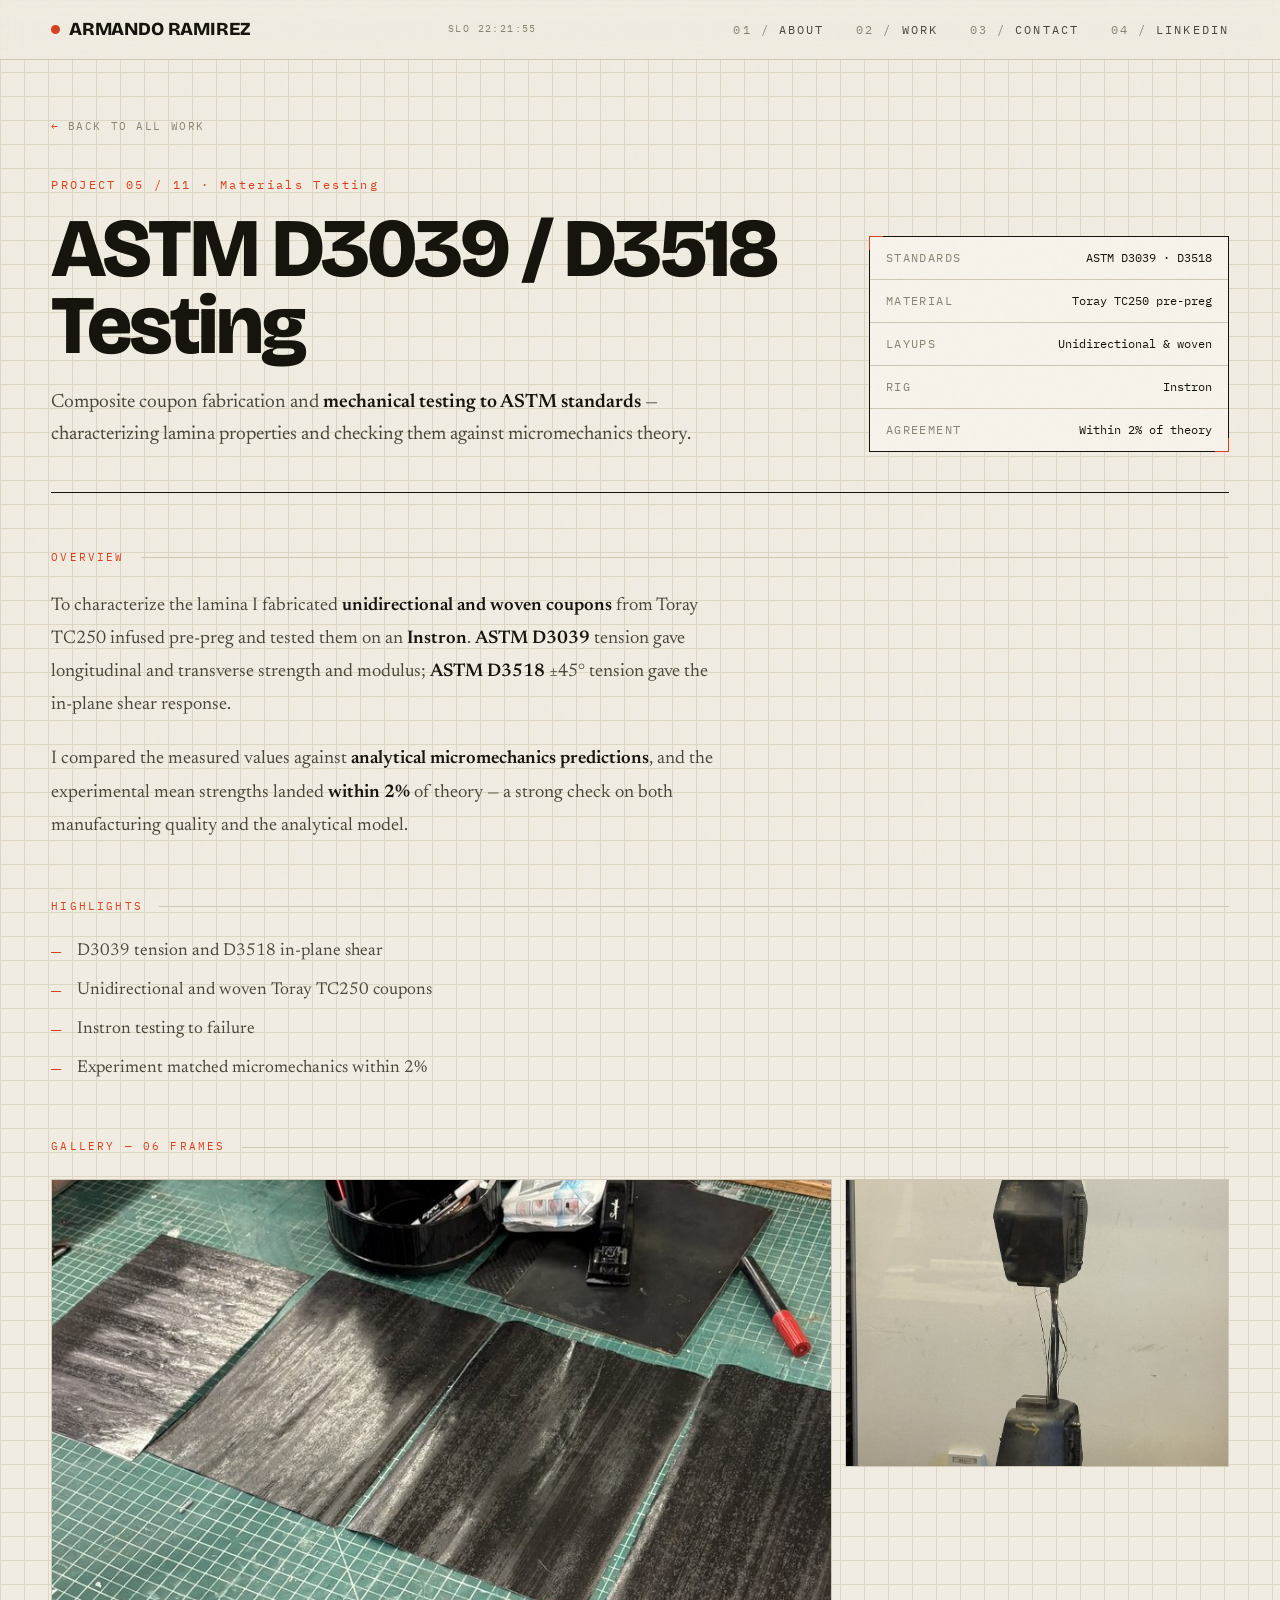
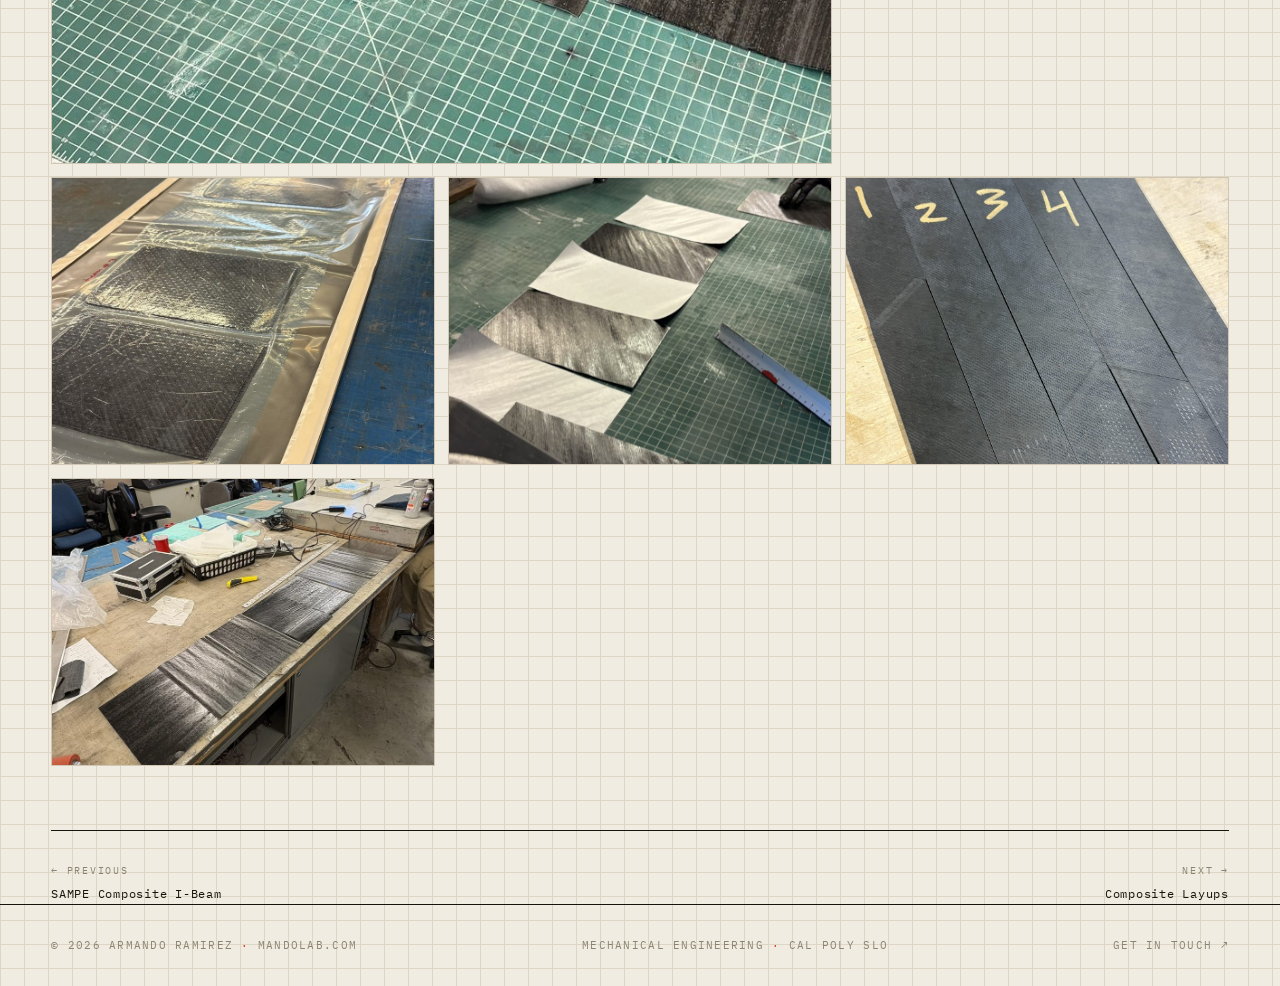
==== projects/astm-testing.html @ 874ddb5e "Redesign portfolio: engineering-datasheet aesthetic + project photos - New light/technical design sy" ====
<!DOCTYPE html>
<html lang="en">
<head>
  <meta charset="UTF-8" />
  <meta name="viewport" content="width=device-width, initial-scale=1.0" />
  <title>ASTM D3039 / D3518 Testing — Armando Ramirez</title>
  <meta name="description" content="ASTM D3039 / D3518 Testing — project by Armando Ramirez, Mechanical Engineering, Cal Poly SLO." />
  <link rel="preconnect" href="https://fonts.googleapis.com" />
  <link rel="preconnect" href="https://fonts.gstatic.com" crossorigin />
  <link href="https://fonts.googleapis.com/css2?family=Bricolage+Grotesque:opsz,wght@12..96,400;12..96,600;12..96,700;12..96,800&family=IBM+Plex+Mono:wght@400;500;600&family=Newsreader:ital,opsz,wght@0,6..72,400;0,6..72,500;1,6..72,400&display=swap" rel="stylesheet" />
  <link rel="stylesheet" href="../css/style.css" />
</head>
<body>

  <nav class="nav">
    <a href="../index.html" class="nav-logo"><span class="dot"></span> ARMANDO RAMIREZ</a>
    <span class="nav-readout" data-clock>SLO 00:00:00</span>
    <button class="nav-toggle" aria-label="Menu"><span></span><span></span><span></span></button>
    <div class="nav-links">
      <a href="../index.html#about">About</a>
      <a href="../index.html#work">Work</a>
      <a href="../index.html#contact">Contact</a>
      <a href="https://www.linkedin.com/in/mandoramirez/" target="_blank" rel="noopener">LinkedIn</a>
    </div>
  </nav>

  <main class="wrap detail">
    <a class="crumb" href="../index.html#work"><span class="arrow">←</span> Back to all work</a>

    <header class="detail-head">
      <div>
        <div class="detail-idx">PROJECT 05 / 11 · Materials Testing</div>
        <h1 class="detail-title">ASTM D3039 / D3518 Testing</h1>
        <p class="detail-lead">Composite coupon fabrication and <b>mechanical testing to ASTM standards</b> — characterizing lamina properties and checking them against micromechanics theory.</p>
      </div>
      <div class="detail-spec corners">
        <div class="row"><span class="k">Standards</span><span class="v">ASTM D3039 · D3518</span></div>
        <div class="row"><span class="k">Material</span><span class="v">Toray TC250 pre-preg</span></div>
        <div class="row"><span class="k">Layups</span><span class="v">Unidirectional & woven</span></div>
        <div class="row"><span class="k">Rig</span><span class="v">Instron</span></div>
        <div class="row"><span class="k">Agreement</span><span class="v">Within 2% of theory</span></div>
      </div>
    </header>

    <div class="detail-section-label">Overview</div>
    <div class="detail-prose">
        <p>To characterize the lamina I fabricated <b>unidirectional and woven coupons</b> from Toray TC250 infused pre-preg and tested them on an <b>Instron</b>. <b>ASTM D3039</b> tension gave longitudinal and transverse strength and modulus; <b>ASTM D3518</b> ±45° tension gave the in-plane shear response.</p>
        <p>I compared the measured values against <b>analytical micromechanics predictions</b>, and the experimental mean strengths landed <b>within 2%</b> of theory — a strong check on both manufacturing quality and the analytical model.</p>
    </div>

    <div class="detail-section-label">Highlights</div>
    <div class="detail-prose">
      <ul>
        <li>D3039 tension and D3518 in-plane shear</li>
        <li>Unidirectional and woven Toray TC250 coupons</li>
        <li>Instron testing to failure</li>
        <li>Experiment matched micromechanics within 2%</li>
      </ul>
    </div>

    <div class="detail-section-label">Gallery — 06 frames</div>
    <div class="gallery" data-gallery>
        <figure class="reveal wide"><img src="../images/astm-testing/d3039-unidirectional-plies.jpg" alt="D3039 unidirectional plies" loading="lazy" /><figcaption>D3039 unidirectional plies</figcaption></figure>
        <figure class="reveal"><img src="../images/astm-testing/d3039-post-fracture.jpg" alt="D3039 post-fracture" loading="lazy" /><figcaption>D3039 post-fracture</figcaption></figure>
        <figure class="reveal"><img src="../images/astm-testing/woven-d3039-samples.jpg" alt="Woven D3039 samples" loading="lazy" /><figcaption>Woven D3039 samples</figcaption></figure>
        <figure class="reveal"><img src="../images/astm-testing/d3518-in-plane-shear-plies.jpg" alt="D3518 in-plane shear plies" loading="lazy" /><figcaption>D3518 in-plane shear plies</figcaption></figure>
        <figure class="reveal"><img src="../images/astm-testing/d3518-shear-coupons.jpg" alt="D3518 shear coupons" loading="lazy" /><figcaption>D3518 shear coupons</figcaption></figure>
        <figure class="reveal"><img src="../images/astm-testing/characterization-plies.jpg" alt="Characterization plies" loading="lazy" /><figcaption>Characterization plies</figcaption></figure>
    </div>

    <nav class="detail-nav">
      <a class="prev" href="sampe-ibeam.html"><span class="lbl">← Previous</span><span>SAMPE Composite I-Beam</span></a>
      <a class="next" href="composite-layups.html"><span class="lbl">Next →</span><span>Composite Layups</span></a>
    </nav>
  </main>

  <footer class="footer">
    <span>© 2026 Armando Ramirez <span class="accent">·</span> mandolab.com</span>
    <span>Mechanical Engineering <span class="accent">·</span> Cal Poly SLO</span>
    <span><a href="../index.html#contact">Get in touch ↗</a></span>
  </footer>

  <script src="../js/main.js"></script>
</body>
</html>
---- css/style.css ----
/* ===========================================================================
   mandolab.com — "Engineering Datasheet" system
   Armando Ramirez · Mechanical Engineering
   ======================================================================== */

*, *::before, *::after { box-sizing: border-box; margin: 0; padding: 0; }

:root {
  --paper:   #f1ece1;   /* warm paper white            */
  --paper-2: #e9e3d5;   /* slightly darker panel       */
  --card:    #f7f3ea;   /* raised card                 */
  --ink:     #16140d;   /* near-black ink              */
  --ink-2:   #4a463a;   /* secondary text              */
  --ink-3:   #8a8472;   /* tertiary / captions         */
  --line:    #cfc7b4;   /* hairlines                   */
  --line-2:  #ded6c4;   /* faint grid                  */
  --accent:  #d8401f;   /* engineering orange          */
  --accent-d:#b63214;   /* darker orange               */
  --blue:    #2e4a6b;   /* blueprint accent (sparing)  */

  --mono: 'IBM Plex Mono', ui-monospace, 'Courier New', monospace;
  --disp: 'Bricolage Grotesque', system-ui, sans-serif;
  --body: 'Newsreader', Georgia, serif;

  --maxw: 1280px;
  --gutter: clamp(1.25rem, 4vw, 4rem);
}

html { scroll-behavior: smooth; -webkit-text-size-adjust: 100%; }

body {
  background-color: var(--paper);
  /* engineering graph paper: fine grid + heavier 5-square lines */
  background-image:
    linear-gradient(var(--line-2) 1px, transparent 1px),
    linear-gradient(90deg, var(--line-2) 1px, transparent 1px),
    linear-gradient(rgba(180,170,145,0.35) 1px, transparent 1px),
    linear-gradient(90deg, rgba(180,170,145,0.35) 1px, transparent 1px);
  background-size: 24px 24px, 24px 24px, 120px 120px, 120px 120px;
  color: var(--ink);
  font-family: var(--body);
  font-size: 18px;
  line-height: 1.65;
  -webkit-font-smoothing: antialiased;
  overflow-x: hidden;
}

/* subtle paper grain overlay */
body::before {
  content: '';
  position: fixed; inset: 0; z-index: 200; pointer-events: none;
  opacity: 0.5; mix-blend-mode: multiply;
  background-image: url("data:image/svg+xml,%3Csvg viewBox='0 0 200 200' xmlns='http://www.w3.org/2000/svg'%3E%3Cfilter id='n'%3E%3CfeTurbulence type='fractalNoise' baseFrequency='0.85' numOctaves='3' stitchTiles='stitch'/%3E%3C/filter%3E%3Crect width='100%25' height='100%25' filter='url(%23n)' opacity='0.05'/%3E%3C/svg%3E");
}

::selection { background: var(--accent); color: var(--paper); }

img { display: block; max-width: 100%; }
a { color: inherit; text-decoration: none; }

/* ---- shared type helpers ------------------------------------------------ */
.mono { font-family: var(--mono); }
.tag-label {
  font-family: var(--mono);
  font-size: 0.68rem;
  letter-spacing: 0.28em;
  text-transform: uppercase;
  color: var(--accent);
}

.wrap { max-width: var(--maxw); margin: 0 auto; padding-inline: var(--gutter); }

/* =========================================================================
   NAV
   ====================================================================== */
.nav {
  position: fixed; top: 0; left: 0; right: 0; z-index: 100;
  display: flex; align-items: center; justify-content: space-between;
  padding: 0.9rem var(--gutter);
  background: rgba(241,236,225,0.82);
  backdrop-filter: blur(8px);
  border-bottom: 1px solid var(--line);
}
.nav-logo {
  font-family: var(--disp); font-weight: 800;
  font-size: 1.15rem; letter-spacing: -0.01em;
  display: flex; align-items: center; gap: 0.55rem;
}
.nav-logo .dot { width: 9px; height: 9px; background: var(--accent); border-radius: 50%; display: inline-block; }
.nav-links { display: flex; gap: 2rem; align-items: center; }
.nav-links a {
  font-family: var(--mono); font-size: 0.72rem;
  letter-spacing: 0.18em; text-transform: uppercase; color: var(--ink-2);
  transition: color 0.2s; position: relative; padding: 0.3rem 0;
}
.nav-links a::before { content: '0' counter(navc) ' / '; counter-increment: navc; color: var(--ink-3); }
.nav-links { counter-reset: navc; }
.nav-links a:hover { color: var(--accent); }
.nav-readout {
  font-family: var(--mono); font-size: 0.62rem; letter-spacing: 0.14em;
  color: var(--ink-3); text-transform: uppercase;
}
.nav-toggle { display: none; }

@media (max-width: 760px) {
  .nav-readout { display: none; }
  .nav-links {
    position: fixed; inset: 0 0 0 auto; width: min(78vw, 320px);
    flex-direction: column; align-items: flex-start; gap: 1.5rem;
    background: var(--paper-2); border-left: 1px solid var(--line);
    padding: 5rem var(--gutter); transform: translateX(100%);
    transition: transform 0.4s cubic-bezier(.16,1,.3,1);
  }
  .nav-links.open { transform: translateX(0); }
  .nav-links a { font-size: 0.95rem; }
  .nav-toggle {
    display: flex; flex-direction: column; gap: 5px; z-index: 101;
    background: none; border: 0; cursor: pointer; padding: 6px;
  }
  .nav-toggle span { width: 26px; height: 2px; background: var(--ink); transition: 0.3s; }
  .nav-toggle.open span:nth-child(1) { transform: translateY(7px) rotate(45deg); }
  .nav-toggle.open span:nth-child(2) { opacity: 0; }
  .nav-toggle.open span:nth-child(3) { transform: translateY(-7px) rotate(-45deg); }
}

/* =========================================================================
   DRAFTING DECORATION
   ====================================================================== */
.corners { position: relative; }
.corners::before, .corners::after {
  content: ''; position: absolute; width: 14px; height: 14px;
  border: 1px solid var(--accent); pointer-events: none;
}
.corners::before { top: -1px; left: -1px; border-right: 0; border-bottom: 0; }
.corners::after  { bottom: -1px; right: -1px; border-left: 0; border-top: 0; }

/* =========================================================================
   HERO
   ====================================================================== */
.hero {
  min-height: 100svh; display: flex; flex-direction: column; justify-content: center;
  padding: 8rem var(--gutter) 3rem; position: relative;
}
.hero-grid {
  max-width: var(--maxw); margin: 0 auto; width: 100%;
}
.hero-meta {
  display: flex; justify-content: space-between; flex-wrap: wrap; gap: 1rem;
  border-bottom: 1px solid var(--ink); padding-bottom: 0.9rem; margin-bottom: 2.5rem;
  font-family: var(--mono); font-size: 0.7rem; letter-spacing: 0.16em;
  text-transform: uppercase; color: var(--ink-2);
}
.hero-meta .accent { color: var(--accent); }
.hero-name {
  font-family: var(--disp); font-weight: 800;
  font-size: clamp(3.2rem, 13vw, 12rem); line-height: 0.86;
  letter-spacing: -0.03em; margin-bottom: 1.5rem;
}
.hero-name .ln { display: block; overflow: hidden; }
.hero-name .ln > span { display: block; animation: rise 0.9s cubic-bezier(.16,1,.3,1) both; }
.hero-name .ln:nth-child(2) > span { animation-delay: 0.12s; }
.hero-name em {
  font-style: normal; -webkit-text-stroke: 1.5px var(--ink); color: transparent;
}
@keyframes rise { from { transform: translateY(105%); } to { transform: translateY(0); } }

.hero-bottom {
  display: grid; grid-template-columns: 1.4fr 1fr; gap: 2rem 4rem;
  align-items: end; margin-top: 1rem;
}
.hero-statement {
  font-family: var(--body); font-size: clamp(1.05rem, 2vw, 1.4rem);
  line-height: 1.55; color: var(--ink-2); max-width: 46ch;
  animation: fade 1s 0.4s both;
}
.hero-statement b { color: var(--ink); font-weight: 600; }
.hero-spec {
  border: 1px solid var(--line); background: var(--card);
  font-family: var(--mono); font-size: 0.72rem; animation: fade 1s 0.5s both;
}
.hero-spec .row {
  display: flex; justify-content: space-between; gap: 1rem;
  padding: 0.6rem 0.9rem; border-bottom: 1px solid var(--line);
  letter-spacing: 0.04em;
}
.hero-spec .row:last-child { border-bottom: 0; }
.hero-spec .k { color: var(--ink-3); text-transform: uppercase; letter-spacing: 0.12em; }
.hero-spec .v { color: var(--ink); text-align: right; }
@keyframes fade { from { opacity: 0; transform: translateY(16px); } to { opacity: 1; transform: translateY(0); } }

.hero-scroll {
  position: absolute; bottom: 1.5rem; left: var(--gutter);
  font-family: var(--mono); font-size: 0.62rem; letter-spacing: 0.25em;
  text-transform: uppercase; color: var(--ink-3);
  display: flex; align-items: center; gap: 0.7rem;
}
.hero-scroll .bar { width: 48px; height: 1px; background: var(--ink-3); position: relative; overflow: hidden; }
.hero-scroll .bar::after { content: ''; position: absolute; inset: 0; background: var(--accent); animation: sweep 2.2s ease-in-out infinite; }
@keyframes sweep { 0% { transform: translateX(-100%); } 100% { transform: translateX(100%); } }

@media (max-width: 760px) {
  .hero-bottom { grid-template-columns: 1fr; gap: 2rem; }
}

/* =========================================================================
   SECTION SCAFFOLD
   ====================================================================== */
.section { padding: clamp(4rem, 9vw, 8rem) 0; border-top: 1px solid var(--line); }
.section-head {
  display: flex; align-items: baseline; gap: 1.2rem; margin-bottom: 3rem;
  flex-wrap: wrap;
}
.section-idx {
  font-family: var(--mono); font-size: 0.72rem; letter-spacing: 0.2em;
  color: var(--accent); border: 1px solid var(--accent); padding: 0.2rem 0.5rem;
}
.section-title {
  font-family: var(--disp); font-weight: 700;
  font-size: clamp(2.2rem, 6vw, 4.5rem); line-height: 0.95; letter-spacing: -0.025em;
}
.section-note {
  margin-left: auto; font-family: var(--mono); font-size: 0.68rem;
  letter-spacing: 0.12em; text-transform: uppercase; color: var(--ink-3);
  align-self: center;
}

/* =========================================================================
   ABOUT
   ====================================================================== */
.about-grid { display: grid; grid-template-columns: 280px 1fr; gap: clamp(2rem, 5vw, 4.5rem); align-items: start; }
.portrait {
  position: relative; aspect-ratio: 3/4; background: var(--paper-2);
  border: 1px solid var(--line); overflow: hidden;
}
.portrait img { width: 100%; height: 100%; object-fit: cover; }
.portrait .placeholder {
  position: absolute; inset: 0; display: flex; flex-direction: column;
  align-items: center; justify-content: center; gap: 0.6rem; text-align: center;
  font-family: var(--mono); font-size: 0.66rem; letter-spacing: 0.16em;
  text-transform: uppercase; color: var(--ink-3); padding: 1rem;
  background-image: repeating-linear-gradient(45deg, transparent, transparent 11px, rgba(0,0,0,0.04) 11px, rgba(0,0,0,0.04) 12px);
}
.portrait .placeholder svg { width: 34px; height: 34px; stroke: var(--ink-3); }
.portrait-cap {
  font-family: var(--mono); font-size: 0.62rem; letter-spacing: 0.12em;
  text-transform: uppercase; color: var(--ink-3); margin-top: 0.6rem;
  display: flex; justify-content: space-between;
}
.about-body p { font-size: 1.18rem; line-height: 1.75; color: var(--ink-2); margin-bottom: 1.2rem; max-width: 60ch; }
.about-body p b, .about-body p strong { color: var(--ink); font-weight: 600; }
.about-body em { font-style: italic; color: var(--accent-d); }

.specsheet { margin-top: 2.4rem; border-top: 1px solid var(--ink); }
.specsheet .row {
  display: grid; grid-template-columns: 160px 1fr; gap: 1rem;
  padding: 0.7rem 0; border-bottom: 1px solid var(--line);
  font-family: var(--mono); font-size: 0.74rem;
}
.specsheet .k { color: var(--ink-3); letter-spacing: 0.14em; text-transform: uppercase; }
.specsheet .v { color: var(--ink); letter-spacing: 0.02em; }

.skills { margin-top: 2.6rem; }
.skill-group { margin-bottom: 1.3rem; }
.skill-group .gl {
  font-family: var(--mono); font-size: 0.62rem; letter-spacing: 0.2em;
  text-transform: uppercase; color: var(--accent); margin-bottom: 0.6rem;
}
.chips { display: flex; flex-wrap: wrap; gap: 0.4rem; }
.chip {
  font-family: var(--mono); font-size: 0.66rem; letter-spacing: 0.06em;
  padding: 0.32rem 0.7rem; border: 1px solid var(--line); background: var(--card);
  color: var(--ink-2); transition: 0.2s;
}
.chip:hover { border-color: var(--accent); color: var(--ink); transform: translateY(-2px); }

@media (max-width: 760px) {
  .about-grid { grid-template-columns: 1fr; }
  .portrait { max-width: 260px; }
  .specsheet .row { grid-template-columns: 120px 1fr; }
}

/* =========================================================================
   PROJECTS GRID — "spec plates"
   ====================================================================== */
.proj-grid { display: grid; grid-template-columns: repeat(3, 1fr); gap: clamp(1rem, 2.4vw, 1.8rem); }
.plate {
  display: flex; flex-direction: column; background: var(--card);
  border: 1px solid var(--line); position: relative; overflow: hidden;
  transition: transform 0.35s cubic-bezier(.16,1,.3,1), box-shadow 0.35s, border-color 0.35s;
}
.plate:hover { transform: translateY(-5px); border-color: var(--ink); box-shadow: 8px 8px 0 var(--accent); }
.plate-img { aspect-ratio: 4/3; overflow: hidden; background: var(--paper-2); position: relative; }
.plate-img img { width: 100%; height: 100%; object-fit: cover; transition: transform 0.6s cubic-bezier(.16,1,.3,1), filter 0.4s; }
.plate:hover .plate-img img { transform: scale(1.05); }
.plate-num {
  position: absolute; top: 0; left: 0; z-index: 2;
  font-family: var(--mono); font-size: 0.66rem; letter-spacing: 0.1em;
  background: var(--ink); color: var(--paper); padding: 0.3rem 0.6rem;
}
.plate-tagcat {
  position: absolute; top: 0; right: 0; z-index: 2;
  font-family: var(--mono); font-size: 0.6rem; letter-spacing: 0.12em; text-transform: uppercase;
  background: var(--accent); color: var(--paper); padding: 0.3rem 0.6rem;
}
.plate-body { padding: 1.2rem 1.2rem 0.6rem; flex: 1; }
.plate-name { font-family: var(--disp); font-weight: 700; font-size: 1.35rem; line-height: 1.05; letter-spacing: -0.02em; }
.plate-desc { font-size: 1rem; line-height: 1.55; color: var(--ink-2); margin-top: 0.6rem; }
.plate-data {
  margin-top: 1rem; border-top: 1px solid var(--line);
  font-family: var(--mono); font-size: 0.66rem;
}
.plate-data .row { display: flex; justify-content: space-between; gap: 1rem; padding: 0.45rem 0; border-bottom: 1px solid var(--line-2); }
.plate-data .row:last-child { border-bottom: 0; }
.plate-data .k { color: var(--ink-3); letter-spacing: 0.1em; text-transform: uppercase; }
.plate-data .v { color: var(--ink); text-align: right; }
.plate-foot {
  display: flex; align-items: center; justify-content: space-between;
  padding: 0.85rem 1.2rem; border-top: 1px solid var(--line);
  font-family: var(--mono); font-size: 0.66rem; letter-spacing: 0.16em; text-transform: uppercase;
  color: var(--ink-2); transition: 0.3s;
}
.plate:hover .plate-foot { background: var(--ink); color: var(--paper); }
.plate-foot .arrow { transition: transform 0.3s; color: var(--accent); }
.plate:hover .plate-foot .arrow { transform: translate(4px,-4px); color: var(--paper); }
.plate-link { position: absolute; inset: 0; z-index: 5; }

@media (max-width: 980px) { .proj-grid { grid-template-columns: repeat(2, 1fr); } }
@media (max-width: 600px) { .proj-grid { grid-template-columns: 1fr; } }

/* =========================================================================
   MORE WORK
   ====================================================================== */
.more { margin-top: 4rem; }
.more-head {
  font-family: var(--mono); font-size: 0.68rem; letter-spacing: 0.2em; text-transform: uppercase;
  color: var(--accent); margin-bottom: 1.5rem; padding-bottom: 0.6rem; border-bottom: 1px solid var(--line);
}
.more-grid { display: grid; grid-template-columns: repeat(2, 1fr); gap: 1rem; }
.more-item {
  display: grid; grid-template-columns: 96px 1fr; gap: 1rem; align-items: stretch;
  border: 1px solid var(--line); background: var(--card); transition: 0.3s; position: relative;
}
.more-item:hover { border-color: var(--ink); }
.more-thumb { overflow: hidden; background: var(--paper-2); }
.more-thumb img { width: 100%; height: 100%; object-fit: cover; }
.more-text { padding: 0.9rem 1rem 0.9rem 0; }
.more-name { font-family: var(--disp); font-weight: 700; font-size: 1.05rem; }
.more-desc { font-size: 0.92rem; color: var(--ink-2); line-height: 1.5; margin-top: 0.3rem; }
.more-link { position: absolute; inset: 0; }
@media (max-width: 600px) { .more-grid { grid-template-columns: 1fr; } }

/* =========================================================================
   CONTACT
   ====================================================================== */
.contact-grid { display: grid; grid-template-columns: 1fr 1fr; gap: clamp(2rem, 6vw, 5rem); align-items: start; }
.contact-lead { font-family: var(--disp); font-weight: 700; font-size: clamp(2rem, 5vw, 3.6rem); line-height: 1; letter-spacing: -0.025em; }
.contact-sub { color: var(--ink-2); font-size: 1.1rem; line-height: 1.6; margin-top: 1.4rem; max-width: 42ch; }
.contact-direct { margin-top: 2rem; border-top: 1px solid var(--ink); }
.contact-direct a, .contact-direct .row {
  display: flex; justify-content: space-between; align-items: center; gap: 1rem;
  padding: 0.85rem 0; border-bottom: 1px solid var(--line);
  font-family: var(--mono); font-size: 0.8rem; letter-spacing: 0.04em; transition: 0.2s;
}
.contact-direct a:hover { color: var(--accent); padding-left: 0.4rem; }
.contact-direct .k { color: var(--ink-3); text-transform: uppercase; letter-spacing: 0.14em; font-size: 0.68rem; }

.form-group { display: flex; flex-direction: column; gap: 0.4rem; margin-bottom: 1rem; }
.form-group label {
  font-family: var(--mono); font-size: 0.64rem; letter-spacing: 0.16em; text-transform: uppercase; color: var(--ink-3);
}
.form-row { display: grid; grid-template-columns: 1fr 1fr; gap: 1rem; }
.form-group input, .form-group textarea {
  background: var(--card); border: 1px solid var(--line); color: var(--ink);
  font-family: var(--body); font-size: 1rem; padding: 0.8rem 0.9rem; outline: none;
  transition: border-color 0.2s; resize: vertical; border-radius: 0;
}
.form-group input:focus, .form-group textarea:focus { border-color: var(--accent); }
.form-group input::placeholder, .form-group textarea::placeholder { color: var(--ink-3); }

.btn {
  font-family: var(--mono); font-size: 0.72rem; letter-spacing: 0.18em; text-transform: uppercase;
  padding: 0.95rem 1.8rem; border: 1px solid var(--ink); background: var(--ink); color: var(--paper);
  cursor: pointer; display: inline-flex; align-items: center; gap: 0.6rem; transition: 0.25s;
}
.btn:hover { background: var(--accent); border-color: var(--accent); }
.btn.ghost { background: transparent; color: var(--ink); }
.btn.ghost:hover { background: var(--ink); color: var(--paper); }
.contact-actions { display: flex; gap: 0.8rem; flex-wrap: wrap; margin-top: 0.5rem; }

@media (max-width: 760px) { .contact-grid { grid-template-columns: 1fr; } .form-row { grid-template-columns: 1fr; } }

/* =========================================================================
   FEATURE BAND (full-bleed)
   ====================================================================== */
.band { position: relative; height: clamp(320px, 52vw, 560px); overflow: hidden; border-top: 1px solid var(--ink); border-bottom: 1px solid var(--ink); }
.band img { width: 100%; height: 100%; object-fit: cover; filter: saturate(0.92) contrast(1.02); }
.band::after { content: ''; position: absolute; inset: 0; background: linear-gradient(90deg, rgba(15,13,8,0.78) 0%, rgba(15,13,8,0.25) 55%, transparent 100%); }
.band-inner { position: absolute; inset: 0; z-index: 2; display: flex; flex-direction: column; justify-content: center; max-width: var(--maxw); margin: 0 auto; padding-inline: var(--gutter); }
.band-label { font-family: var(--mono); font-size: 0.68rem; letter-spacing: 0.26em; text-transform: uppercase; color: var(--accent); margin-bottom: 0.9rem; }
.band-title { font-family: var(--disp); font-weight: 800; font-size: clamp(2rem, 6vw, 4.5rem); line-height: 0.95; letter-spacing: -0.03em; color: var(--paper); max-width: 16ch; }
.band-sub { font-family: var(--mono); font-size: 0.78rem; letter-spacing: 0.1em; color: #d8d0bd; margin-top: 1.2rem; display: flex; flex-wrap: wrap; gap: 0.5rem 1.4rem; }
.band-sub .accent { color: var(--accent); }

/* =========================================================================
   FOOTER
   ====================================================================== */
.footer {
  border-top: 1px solid var(--ink); padding: 2rem var(--gutter);
  display: flex; justify-content: space-between; align-items: center; flex-wrap: wrap; gap: 1rem;
  font-family: var(--mono); font-size: 0.66rem; letter-spacing: 0.12em; text-transform: uppercase; color: var(--ink-3);
}
.footer .accent { color: var(--accent); }

/* =========================================================================
   PROJECT DETAIL PAGE
   ====================================================================== */
.detail { padding-top: 7rem; }
.crumb {
  font-family: var(--mono); font-size: 0.7rem; letter-spacing: 0.14em; text-transform: uppercase;
  color: var(--ink-3); display: inline-flex; align-items: center; gap: 0.5rem; margin-bottom: 2.5rem; transition: 0.2s;
}
.crumb:hover { color: var(--accent); }
.crumb .arrow { color: var(--accent); }

.detail-head { display: grid; grid-template-columns: 1fr 360px; gap: clamp(2rem,5vw,4rem); align-items: end; padding-bottom: 2.5rem; border-bottom: 1px solid var(--ink); }
.detail-idx { font-family: var(--mono); font-size: 0.74rem; letter-spacing: 0.2em; color: var(--accent); margin-bottom: 1rem; }
.detail-title { font-family: var(--disp); font-weight: 800; font-size: clamp(2.4rem, 6.5vw, 5.2rem); line-height: 0.92; letter-spacing: -0.03em; }
.detail-lead { font-size: 1.2rem; line-height: 1.7; color: var(--ink-2); margin-top: 1.4rem; max-width: 60ch; }
.detail-lead b { color: var(--ink); font-weight: 600; }

.detail-spec { border: 1px solid var(--ink); background: var(--card); font-family: var(--mono); font-size: 0.74rem; }
.detail-spec .row { display: flex; justify-content: space-between; gap: 1rem; padding: 0.7rem 1rem; border-bottom: 1px solid var(--line); }
.detail-spec .row:last-child { border-bottom: 0; }
.detail-spec .k { color: var(--ink-3); text-transform: uppercase; letter-spacing: 0.12em; }
.detail-spec .v { color: var(--ink); text-align: right; }

.detail-section-label {
  font-family: var(--mono); font-size: 0.68rem; letter-spacing: 0.2em; text-transform: uppercase;
  color: var(--accent); margin: 3.5rem 0 1.4rem; display: flex; align-items: center; gap: 1rem;
}
.detail-section-label::after { content: ''; flex: 1; height: 1px; background: var(--line); }

.detail-prose { max-width: 68ch; }
.detail-prose p { font-size: 1.15rem; line-height: 1.8; color: var(--ink-2); margin-bottom: 1.3rem; }
.detail-prose p b { color: var(--ink); font-weight: 600; }
.detail-prose ul { list-style: none; margin: 0 0 1.5rem; }
.detail-prose li { position: relative; padding-left: 1.6rem; margin-bottom: 0.7rem; color: var(--ink-2); font-size: 1.08rem; line-height: 1.6; }
.detail-prose li::before { content: '—'; position: absolute; left: 0; color: var(--accent); font-family: var(--mono); }

/* gallery */
.gallery { display: grid; grid-template-columns: repeat(3, 1fr); gap: 0.8rem; grid-auto-flow: dense; }
.gallery figure {
  position: relative; overflow: hidden; border: 1px solid var(--line); background: var(--paper-2);
  cursor: zoom-in; aspect-ratio: 4/3;
}
.gallery figure.wide { grid-column: span 2; }
.gallery img { width: 100%; height: 100%; object-fit: cover; transition: transform 0.6s cubic-bezier(.16,1,.3,1); }
.gallery figure:hover img { transform: scale(1.05); }
.gallery figcaption {
  position: absolute; left: 0; right: 0; bottom: 0;
  font-family: var(--mono); font-size: 0.62rem; letter-spacing: 0.08em;
  color: var(--paper); background: linear-gradient(transparent, rgba(0,0,0,0.7));
  padding: 1.4rem 0.7rem 0.55rem; transform: translateY(100%); transition: transform 0.3s; text-transform: uppercase;
}
.gallery figure:hover figcaption { transform: translateY(0); }
@media (max-width: 760px) { .gallery { grid-template-columns: repeat(2,1fr); } .gallery figure.wide { grid-column: span 2; } }

.detail-nav {
  display: flex; justify-content: space-between; gap: 1rem; margin-top: 4rem; padding-top: 2rem; border-top: 1px solid var(--ink);
  font-family: var(--mono); font-size: 0.78rem; letter-spacing: 0.06em;
}
.detail-nav a { display: flex; flex-direction: column; gap: 0.3rem; transition: 0.2s; }
.detail-nav a:hover { color: var(--accent); }
.detail-nav .lbl { font-size: 0.6rem; letter-spacing: 0.18em; text-transform: uppercase; color: var(--ink-3); }
.detail-nav .next { text-align: right; }

@media (max-width: 760px) { .detail-head { grid-template-columns: 1fr; } }

/* =========================================================================
   LIGHTBOX
   ====================================================================== */
.lb { position: fixed; inset: 0; z-index: 300; background: rgba(15,13,8,0.94); display: none; align-items: center; justify-content: center; }
.lb.open { display: flex; }
.lb img { max-width: 92vw; max-height: 84vh; object-fit: contain; border: 1px solid rgba(255,255,255,0.15); }
.lb-cap {
  position: absolute; bottom: 1.4rem; left: 0; right: 0; text-align: center;
  font-family: var(--mono); font-size: 0.72rem; letter-spacing: 0.1em; color: #e9e3d5; text-transform: uppercase;
}
.lb-count { position: absolute; top: 1.4rem; left: 1.6rem; font-family: var(--mono); font-size: 0.72rem; color: #b8b09a; letter-spacing: 0.1em; }
.lb-btn {
  position: absolute; background: none; border: 1px solid rgba(255,255,255,0.25); color: #f1ece1;
  width: 48px; height: 48px; cursor: pointer; font-size: 1.2rem; transition: 0.2s; display: flex; align-items: center; justify-content: center;
}
.lb-btn:hover { background: var(--accent); border-color: var(--accent); }
.lb-prev { left: 1.6rem; top: 50%; transform: translateY(-50%); }
.lb-next { right: 1.6rem; top: 50%; transform: translateY(-50%); }
.lb-close { top: 1.4rem; right: 1.6rem; }
@media (max-width: 600px) { .lb-prev { left: 0.5rem; } .lb-next { right: 0.5rem; } }

/* =========================================================================
   SCROLL REVEAL
   ====================================================================== */
.reveal { opacity: 0; transform: translateY(28px); transition: opacity 0.8s cubic-bezier(.16,1,.3,1), transform 0.8s cubic-bezier(.16,1,.3,1); }
.reveal.in { opacity: 1; transform: none; }
.reveal.d1 { transition-delay: 0.08s; }
.reveal.d2 { transition-delay: 0.16s; }
.reveal.d3 { transition-delay: 0.24s; }
@media (prefers-reduced-motion: reduce) {
  .reveal { opacity: 1; transform: none; transition: none; }
  .hero-name .ln > span, .hero-statement, .hero-spec { animation: none; }
}
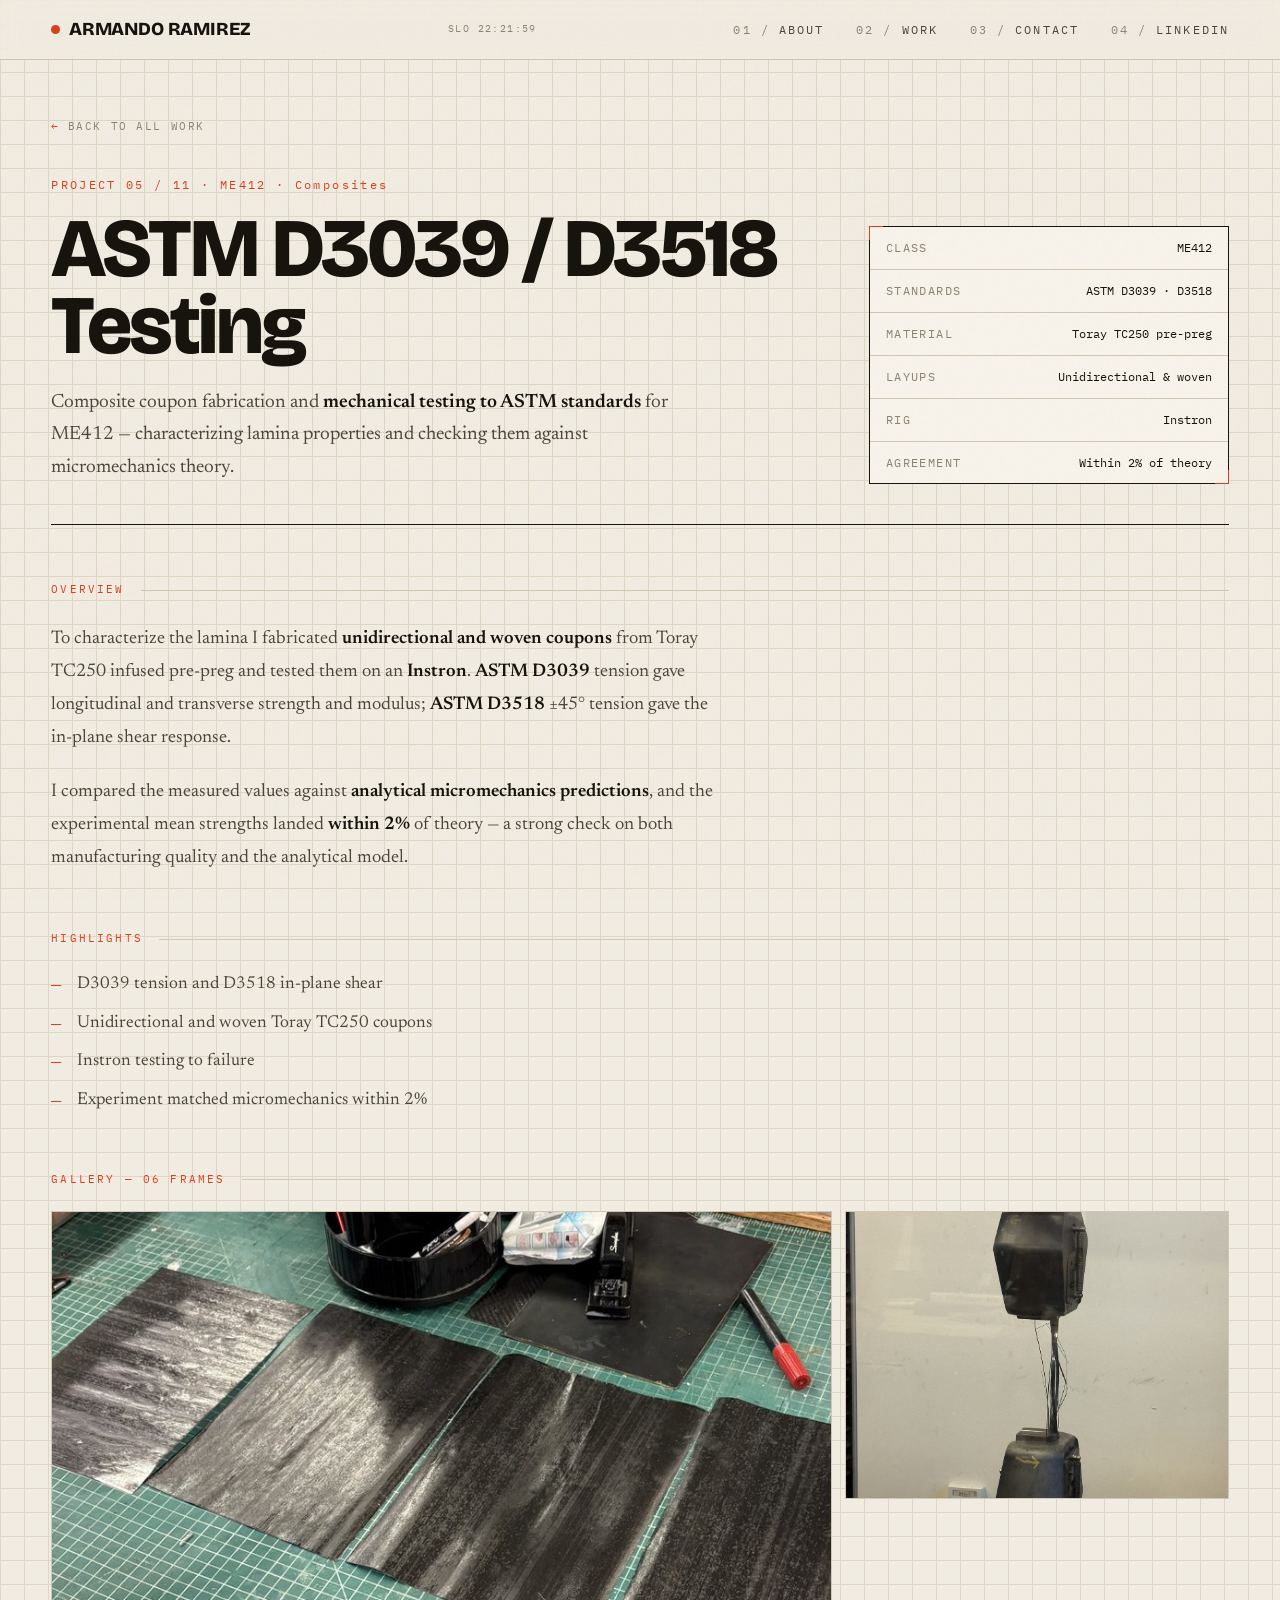
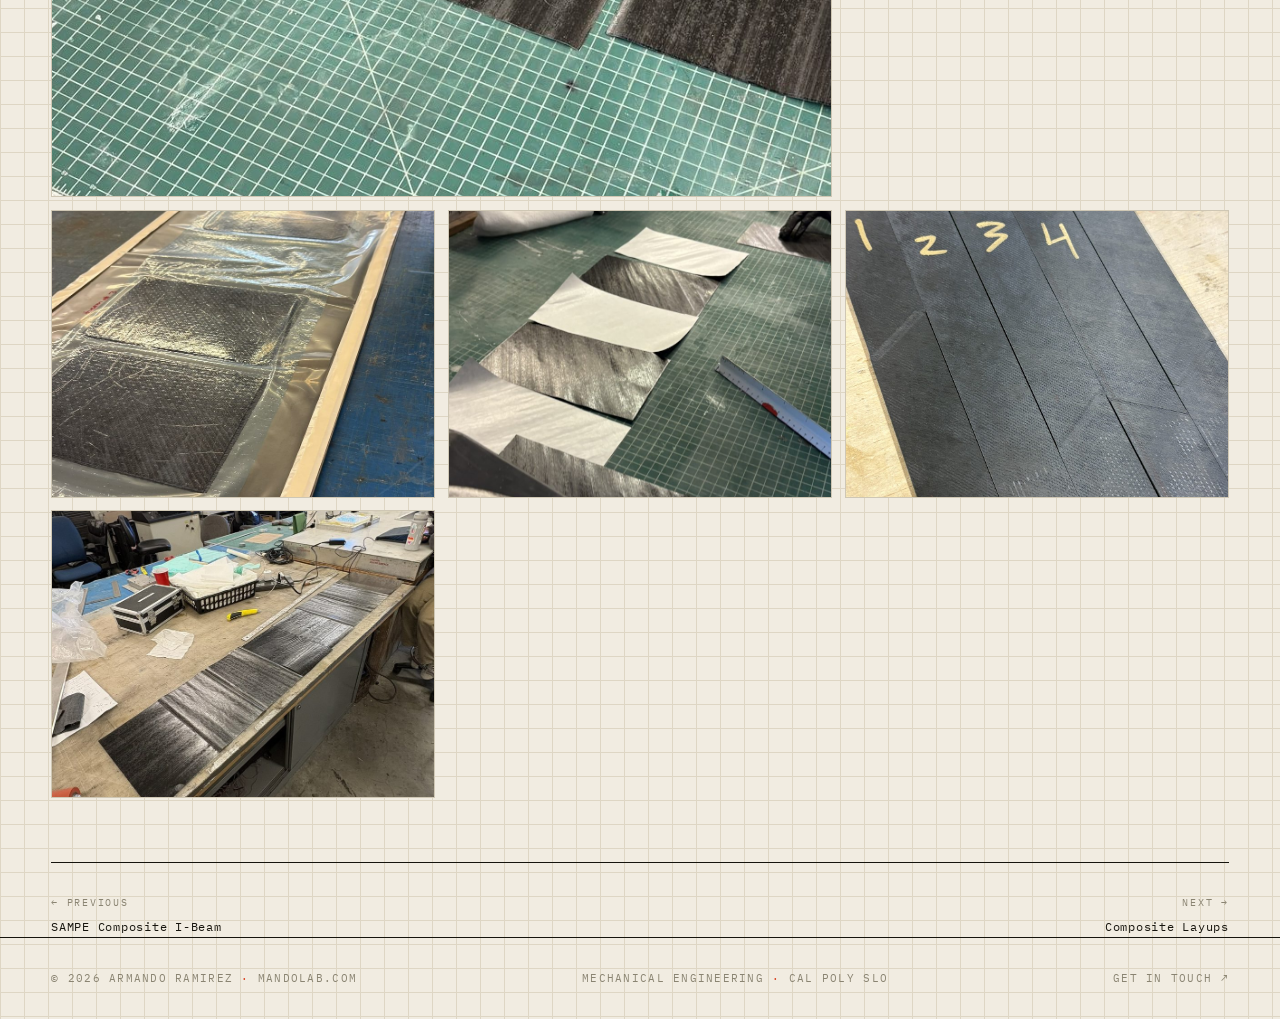
==== commit 17f5616b: "Refine content from resume + PDF portfolio - ASTM D3039/D3518 reattributed to ME412; SAMPE I-beam to" ====
--- a/projects/astm-testing.html
+++ b/projects/astm-testing.html
@@ -29,11 +29,12 @@
 
     <header class="detail-head">
       <div>
-        <div class="detail-idx">PROJECT 05 / 11 · Materials Testing</div>
+        <div class="detail-idx">PROJECT 05 / 11 · ME412 · Composites</div>
         <h1 class="detail-title">ASTM D3039 / D3518 Testing</h1>
-        <p class="detail-lead">Composite coupon fabrication and <b>mechanical testing to ASTM standards</b> — characterizing lamina properties and checking them against micromechanics theory.</p>
+        <p class="detail-lead">Composite coupon fabrication and <b>mechanical testing to ASTM standards</b> for ME412 — characterizing lamina properties and checking them against micromechanics theory.</p>
       </div>
       <div class="detail-spec corners">
+        <div class="row"><span class="k">Class</span><span class="v">ME412</span></div>
         <div class="row"><span class="k">Standards</span><span class="v">ASTM D3039 · D3518</span></div>
         <div class="row"><span class="k">Material</span><span class="v">Toray TC250 pre-preg</span></div>
         <div class="row"><span class="k">Layups</span><span class="v">Unidirectional & woven</span></div>
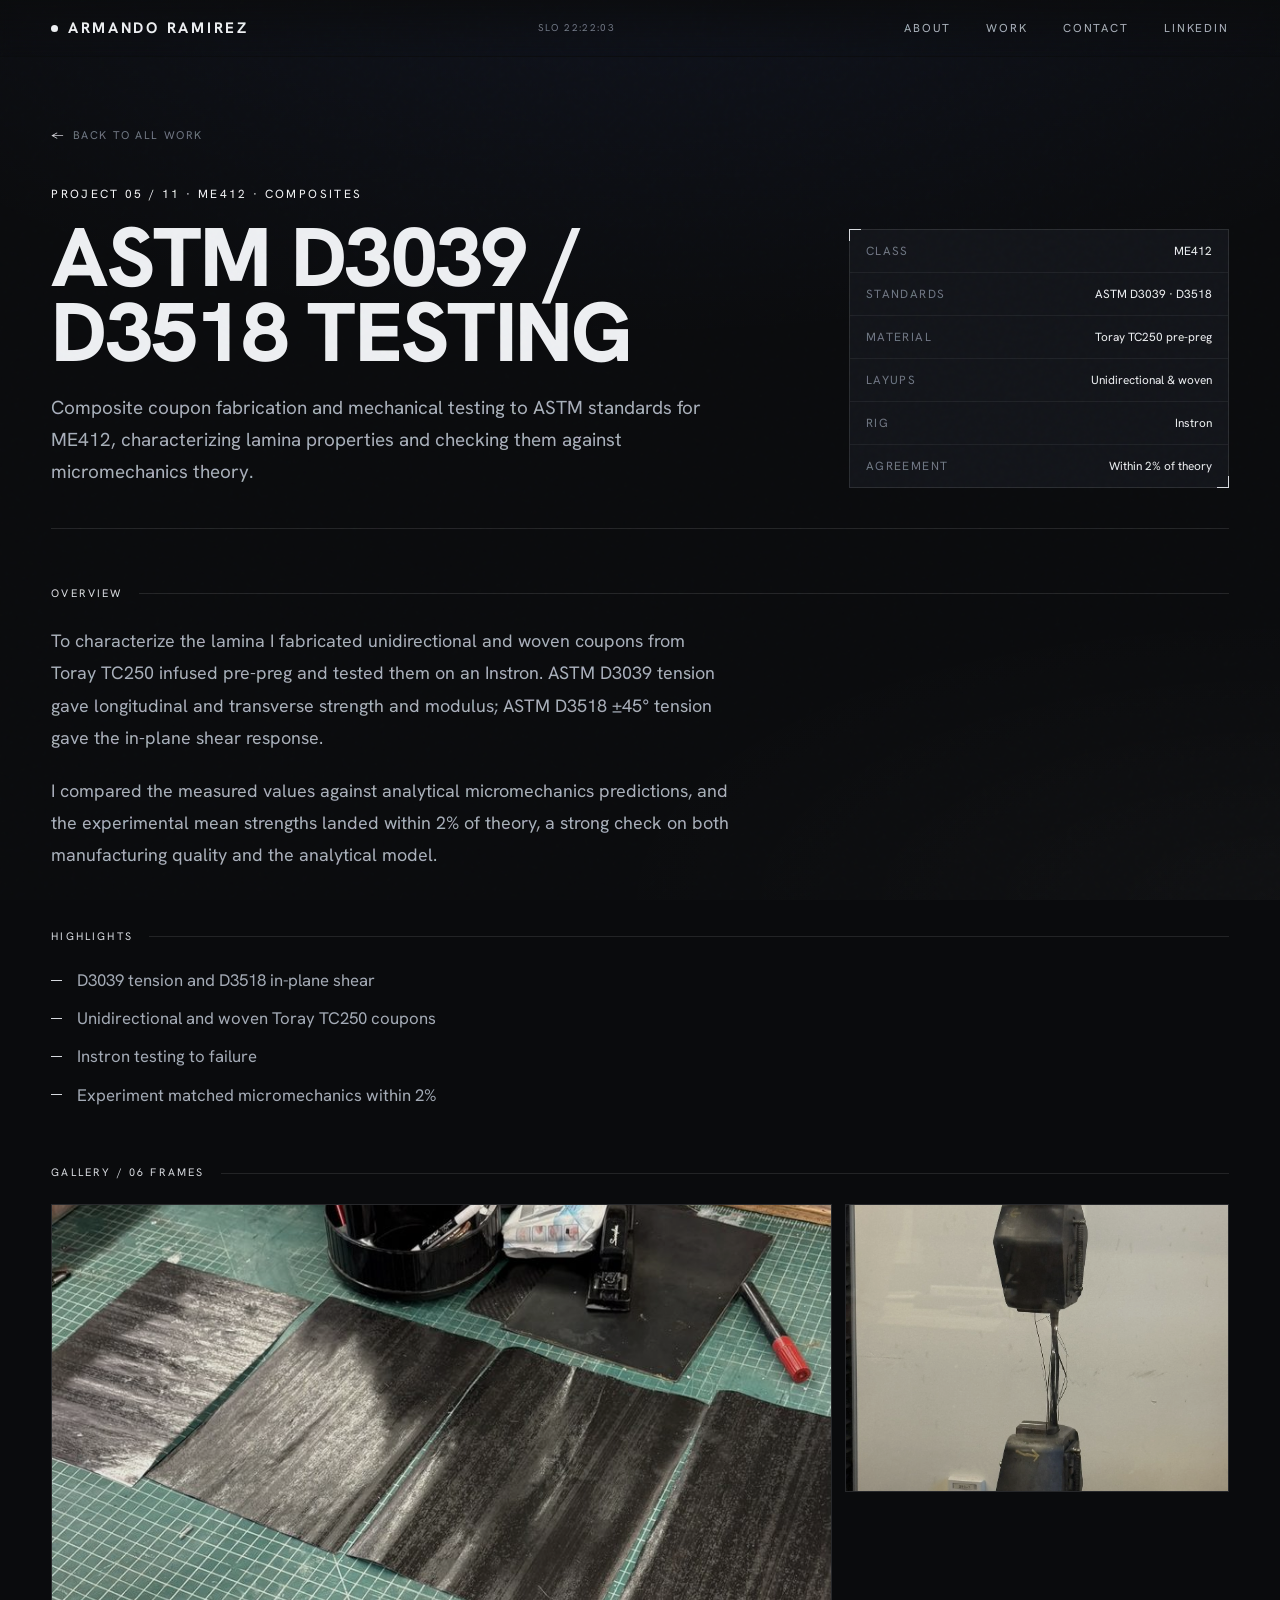
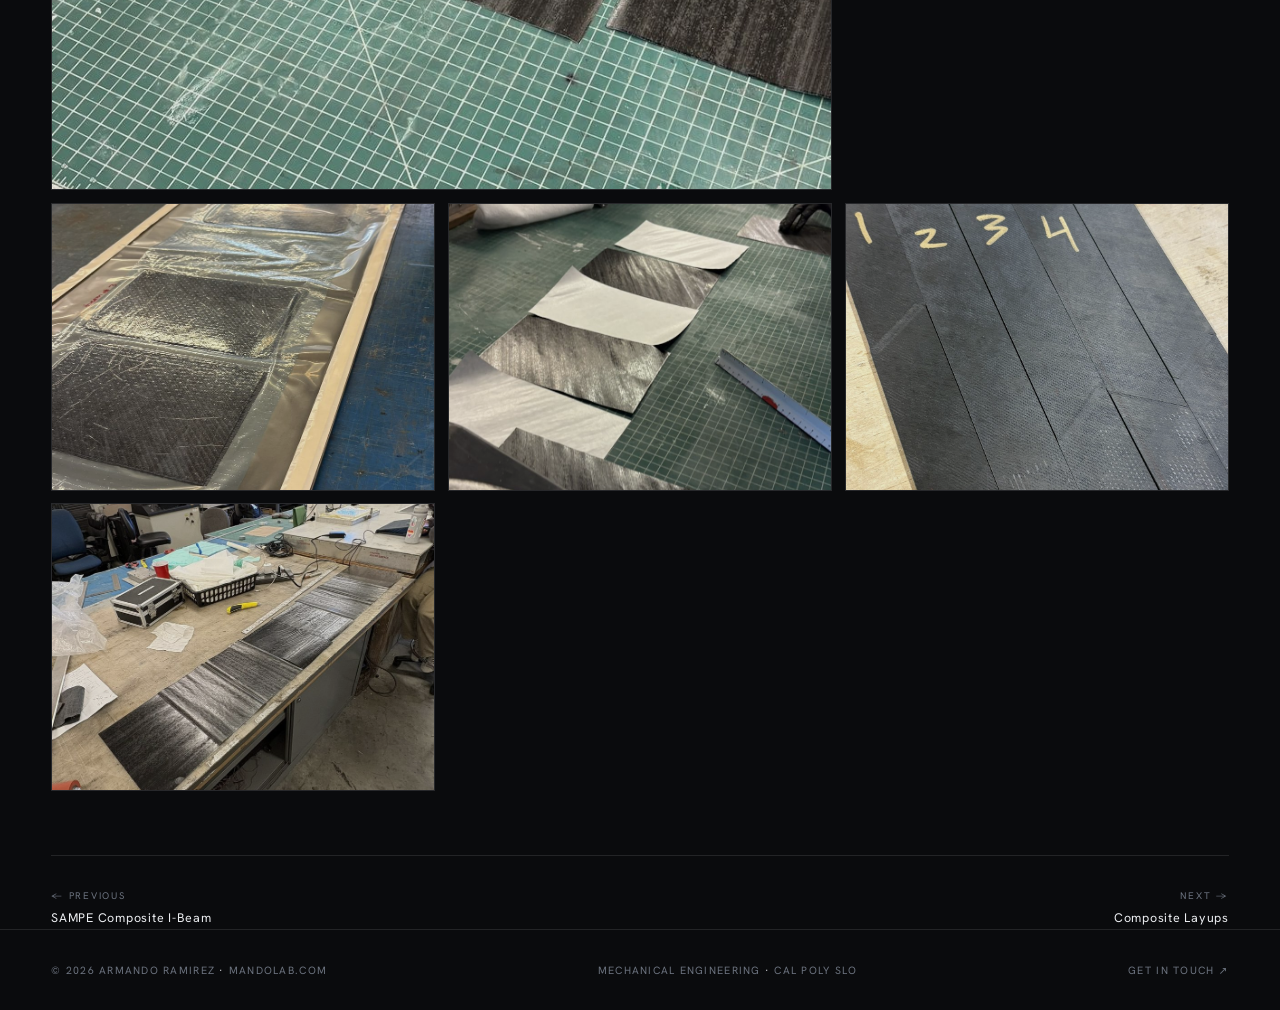
==== commit 781bbad3: "Monochrome theme, single font (Hanken Grotesk), uniform text - Remove signal-blue accent; palette is" ====
--- a/projects/astm-testing.html
+++ b/projects/astm-testing.html
@@ -3,11 +3,11 @@
 <head>
   <meta charset="UTF-8" />
   <meta name="viewport" content="width=device-width, initial-scale=1.0" />
-  <title>ASTM D3039 / D3518 Testing — Armando Ramirez</title>
-  <meta name="description" content="ASTM D3039 / D3518 Testing — project by Armando Ramirez, Mechanical Engineering, Cal Poly SLO." />
+  <title>ASTM D3039 / D3518 Testing, Armando Ramirez</title>
+  <meta name="description" content="ASTM D3039 / D3518 Testing, project by Armando Ramirez, Mechanical Engineering, Cal Poly SLO." />
   <link rel="preconnect" href="https://fonts.googleapis.com" />
   <link rel="preconnect" href="https://fonts.gstatic.com" crossorigin />
-  <link href="https://fonts.googleapis.com/css2?family=Bricolage+Grotesque:opsz,wght@12..96,400;12..96,600;12..96,700;12..96,800&family=IBM+Plex+Mono:wght@400;500;600&family=Newsreader:ital,opsz,wght@0,6..72,400;0,6..72,500;1,6..72,400&display=swap" rel="stylesheet" />
+  <link href="https://fonts.googleapis.com/css2?family=Hanken+Grotesk:wght@400;500;600;700;800&display=swap" rel="stylesheet" />
   <link rel="stylesheet" href="../css/style.css" />
 </head>
 <body>
@@ -31,7 +31,7 @@
       <div>
         <div class="detail-idx">PROJECT 05 / 11 · ME412 · Composites</div>
         <h1 class="detail-title">ASTM D3039 / D3518 Testing</h1>
-        <p class="detail-lead">Composite coupon fabrication and <b>mechanical testing to ASTM standards</b> for ME412 — characterizing lamina properties and checking them against micromechanics theory.</p>
+        <p class="detail-lead">Composite coupon fabrication and mechanical testing to ASTM standards for ME412, characterizing lamina properties and checking them against micromechanics theory.</p>
       </div>
       <div class="detail-spec corners">
         <div class="row"><span class="k">Class</span><span class="v">ME412</span></div>
@@ -45,8 +45,8 @@
 
     <div class="detail-section-label">Overview</div>
     <div class="detail-prose">
-        <p>To characterize the lamina I fabricated <b>unidirectional and woven coupons</b> from Toray TC250 infused pre-preg and tested them on an <b>Instron</b>. <b>ASTM D3039</b> tension gave longitudinal and transverse strength and modulus; <b>ASTM D3518</b> ±45° tension gave the in-plane shear response.</p>
-        <p>I compared the measured values against <b>analytical micromechanics predictions</b>, and the experimental mean strengths landed <b>within 2%</b> of theory — a strong check on both manufacturing quality and the analytical model.</p>
+        <p>To characterize the lamina I fabricated unidirectional and woven coupons from Toray TC250 infused pre-preg and tested them on an Instron. ASTM D3039 tension gave longitudinal and transverse strength and modulus; ASTM D3518 ±45° tension gave the in-plane shear response.</p>
+        <p>I compared the measured values against analytical micromechanics predictions, and the experimental mean strengths landed within 2% of theory, a strong check on both manufacturing quality and the analytical model.</p>
     </div>
 
     <div class="detail-section-label">Highlights</div>
@@ -59,7 +59,7 @@
       </ul>
     </div>
 
-    <div class="detail-section-label">Gallery — 06 frames</div>
+    <div class="detail-section-label">Gallery / 06 frames</div>
     <div class="gallery" data-gallery>
         <figure class="reveal wide"><img src="../images/astm-testing/d3039-unidirectional-plies.jpg" alt="D3039 unidirectional plies" loading="lazy" /><figcaption>D3039 unidirectional plies</figcaption></figure>
         <figure class="reveal"><img src="../images/astm-testing/d3039-post-fracture.jpg" alt="D3039 post-fracture" loading="lazy" /><figcaption>D3039 post-fracture</figcaption></figure>
--- a/css/style.css
+++ b/css/style.css
@@ -1,74 +1,73 @@
 /* ===========================================================================
-   mandolab.com — "Engineering Datasheet" system
+   mandolab.com — "Defense-tech" dark cinematic system
    Armando Ramirez · Mechanical Engineering
+   Inspired by Anduril / Lockheed — dark, minimal, cinematic, one cool accent
    ======================================================================== */
 
 *, *::before, *::after { box-sizing: border-box; margin: 0; padding: 0; }
 
 :root {
-  --paper:   #f1ece1;   /* warm paper white            */
-  --paper-2: #e9e3d5;   /* slightly darker panel       */
-  --card:    #f7f3ea;   /* raised card                 */
-  --ink:     #16140d;   /* near-black ink              */
-  --ink-2:   #4a463a;   /* secondary text              */
-  --ink-3:   #8a8472;   /* tertiary / captions         */
-  --line:    #cfc7b4;   /* hairlines                   */
-  --line-2:  #ded6c4;   /* faint grid                  */
-  --accent:  #d8401f;   /* engineering orange          */
-  --accent-d:#b63214;   /* darker orange               */
-  --blue:    #2e4a6b;   /* blueprint accent (sparing)  */
-
-  --mono: 'IBM Plex Mono', ui-monospace, 'Courier New', monospace;
-  --disp: 'Bricolage Grotesque', system-ui, sans-serif;
-  --body: 'Newsreader', Georgia, serif;
-
-  --maxw: 1280px;
-  --gutter: clamp(1.25rem, 4vw, 4rem);
+  --bg:      #0a0b0d;   /* near-black ground          */
+  --bg-2:    #0e1013;   /* alt section                */
+  --panel:   #121419;   /* raised card                */
+  --panel-2: #171a20;   /* card hover / input         */
+  --text:    #eceef1;   /* primary                    */
+  --text-2:  #a4abb6;   /* secondary                  */
+  --text-3:  #6b727e;   /* tertiary / captions        */
+  --line:    rgba(255,255,255,0.10);
+  --line-2:  rgba(255,255,255,0.055);
+  --accent:  #d7dadf;   /* light grey — labels, markers, hairlines */
+  --accent-2:#f2f3f5;   /* near-white — hover emphasis             */
+  --accent-d:#aeb2b9;
+
+  --mono: 'Hanken Grotesk', system-ui, sans-serif;
+  --disp: 'Hanken Grotesk', system-ui, sans-serif;
+  --body: 'Hanken Grotesk', system-ui, sans-serif;
+
+  --maxw: 1320px;
+  --gutter: clamp(1.25rem, 4vw, 4.5rem);
 }
 
 html { scroll-behavior: smooth; -webkit-text-size-adjust: 100%; }
 
 body {
-  background-color: var(--paper);
-  /* engineering graph paper: fine grid + heavier 5-square lines */
+  background-color: var(--bg);
   background-image:
-    linear-gradient(var(--line-2) 1px, transparent 1px),
-    linear-gradient(90deg, var(--line-2) 1px, transparent 1px),
-    linear-gradient(rgba(180,170,145,0.35) 1px, transparent 1px),
-    linear-gradient(90deg, rgba(180,170,145,0.35) 1px, transparent 1px);
-  background-size: 24px 24px, 24px 24px, 120px 120px, 120px 120px;
-  color: var(--ink);
+    radial-gradient(120% 80% at 50% -10%, rgba(91,130,255,0.07), transparent 60%),
+    radial-gradient(100% 60% at 100% 100%, rgba(255,255,255,0.025), transparent 55%);
+  background-attachment: fixed;
+  color: var(--text);
   font-family: var(--body);
-  font-size: 18px;
-  line-height: 1.65;
+  font-size: 17px;
+  line-height: 1.6;
   -webkit-font-smoothing: antialiased;
   overflow-x: hidden;
 }
 
-/* subtle paper grain overlay */
+/* faint film grain */
 body::before {
   content: '';
-  position: fixed; inset: 0; z-index: 200; pointer-events: none;
-  opacity: 0.5; mix-blend-mode: multiply;
-  background-image: url("data:image/svg+xml,%3Csvg viewBox='0 0 200 200' xmlns='http://www.w3.org/2000/svg'%3E%3Cfilter id='n'%3E%3CfeTurbulence type='fractalNoise' baseFrequency='0.85' numOctaves='3' stitchTiles='stitch'/%3E%3C/filter%3E%3Crect width='100%25' height='100%25' filter='url(%23n)' opacity='0.05'/%3E%3C/svg%3E");
-}
-
-::selection { background: var(--accent); color: var(--paper); }
+  position: fixed; inset: 0; z-index: 300; pointer-events: none;
+  opacity: 0.35; mix-blend-mode: overlay;
+  background-image: url("data:image/svg+xml,%3Csvg viewBox='0 0 200 200' xmlns='http://www.w3.org/2000/svg'%3E%3Cfilter id='n'%3E%3CfeTurbulence type='fractalNoise' baseFrequency='0.8' numOctaves='3' stitchTiles='stitch'/%3E%3C/filter%3E%3Crect width='100%25' height='100%25' filter='url(%23n)' opacity='0.6'/%3E%3C/svg%3E");
+}
+
+::selection { background: var(--text); color: var(--bg); }
 
 img { display: block; max-width: 100%; }
 a { color: inherit; text-decoration: none; }
 
-/* ---- shared type helpers ------------------------------------------------ */
+.wrap { max-width: var(--maxw); margin: 0 auto; padding-inline: var(--gutter); }
 .mono { font-family: var(--mono); }
-.tag-label {
-  font-family: var(--mono);
-  font-size: 0.68rem;
-  letter-spacing: 0.28em;
-  text-transform: uppercase;
-  color: var(--accent);
-}
-
-.wrap { max-width: var(--maxw); margin: 0 auto; padding-inline: var(--gutter); }
+
+/* drafting/registration corner marks */
+.corners { position: relative; }
+.corners::before, .corners::after {
+  content: ''; position: absolute; width: 12px; height: 12px;
+  border: 1px solid var(--accent); pointer-events: none;
+}
+.corners::before { top: -1px; left: -1px; border-right: 0; border-bottom: 0; }
+.corners::after  { bottom: -1px; right: -1px; border-left: 0; border-top: 0; }
 
 /* =========================================================================
    NAV
@@ -76,40 +75,43 @@
 .nav {
   position: fixed; top: 0; left: 0; right: 0; z-index: 100;
   display: flex; align-items: center; justify-content: space-between;
-  padding: 0.9rem var(--gutter);
-  background: rgba(241,236,225,0.82);
-  backdrop-filter: blur(8px);
-  border-bottom: 1px solid var(--line);
+  padding: 1rem var(--gutter);
+  background: linear-gradient(to bottom, rgba(10,11,13,0.85), rgba(10,11,13,0));
+  backdrop-filter: blur(6px);
+  transition: background 0.3s, border-color 0.3s;
+  border-bottom: 1px solid transparent;
+}
+.nav.solid {
+  background: rgba(10,11,13,0.9);
+  border-bottom-color: var(--line);
 }
 .nav-logo {
-  font-family: var(--disp); font-weight: 800;
-  font-size: 1.15rem; letter-spacing: -0.01em;
-  display: flex; align-items: center; gap: 0.55rem;
-}
-.nav-logo .dot { width: 9px; height: 9px; background: var(--accent); border-radius: 50%; display: inline-block; }
-.nav-links { display: flex; gap: 2rem; align-items: center; }
+  font-family: var(--disp); font-weight: 700;
+  font-size: 0.95rem; letter-spacing: 0.18em; text-transform: uppercase;
+  display: flex; align-items: center; gap: 0.6rem; color: var(--text);
+}
+.nav-logo .dot { width: 7px; height: 7px; background: var(--text); border-radius: 50%; }
+.nav-links { display: flex; gap: 2.2rem; align-items: center; }
 .nav-links a {
   font-family: var(--mono); font-size: 0.72rem;
-  letter-spacing: 0.18em; text-transform: uppercase; color: var(--ink-2);
-  transition: color 0.2s; position: relative; padding: 0.3rem 0;
-}
-.nav-links a::before { content: '0' counter(navc) ' / '; counter-increment: navc; color: var(--ink-3); }
-.nav-links { counter-reset: navc; }
-.nav-links a:hover { color: var(--accent); }
-.nav-readout {
-  font-family: var(--mono); font-size: 0.62rem; letter-spacing: 0.14em;
-  color: var(--ink-3); text-transform: uppercase;
-}
+  letter-spacing: 0.16em; text-transform: uppercase; color: var(--text-2);
+  transition: color 0.2s; position: relative;
+}
+.nav-links a:hover { color: var(--text); }
+.nav-links a:not(:last-child):hover::after {
+  content: ''; position: absolute; left: 0; right: 0; bottom: -6px; height: 1px; background: var(--accent);
+}
+.nav-readout { font-family: var(--mono); font-size: 0.62rem; letter-spacing: 0.14em; color: var(--text-3); text-transform: uppercase; }
 .nav-toggle { display: none; }
 
-@media (max-width: 760px) {
+@media (max-width: 820px) {
   .nav-readout { display: none; }
   .nav-links {
-    position: fixed; inset: 0 0 0 auto; width: min(78vw, 320px);
-    flex-direction: column; align-items: flex-start; gap: 1.5rem;
-    background: var(--paper-2); border-left: 1px solid var(--line);
-    padding: 5rem var(--gutter); transform: translateX(100%);
-    transition: transform 0.4s cubic-bezier(.16,1,.3,1);
+    position: fixed; inset: 0 0 0 auto; width: min(80vw, 340px);
+    flex-direction: column; align-items: flex-start; gap: 1.6rem;
+    background: var(--bg-2); border-left: 1px solid var(--line);
+    padding: 5.5rem var(--gutter); transform: translateX(100%);
+    transition: transform 0.45s cubic-bezier(.16,1,.3,1);
   }
   .nav-links.open { transform: translateX(0); }
   .nav-links a { font-size: 0.95rem; }
@@ -117,211 +119,165 @@
     display: flex; flex-direction: column; gap: 5px; z-index: 101;
     background: none; border: 0; cursor: pointer; padding: 6px;
   }
-  .nav-toggle span { width: 26px; height: 2px; background: var(--ink); transition: 0.3s; }
+  .nav-toggle span { width: 26px; height: 2px; background: var(--text); transition: 0.3s; }
   .nav-toggle.open span:nth-child(1) { transform: translateY(7px) rotate(45deg); }
   .nav-toggle.open span:nth-child(2) { opacity: 0; }
   .nav-toggle.open span:nth-child(3) { transform: translateY(-7px) rotate(-45deg); }
 }
 
 /* =========================================================================
-   DRAFTING DECORATION
-   ====================================================================== */
-.corners { position: relative; }
-.corners::before, .corners::after {
-  content: ''; position: absolute; width: 14px; height: 14px;
-  border: 1px solid var(--accent); pointer-events: none;
-}
-.corners::before { top: -1px; left: -1px; border-right: 0; border-bottom: 0; }
-.corners::after  { bottom: -1px; right: -1px; border-left: 0; border-top: 0; }
-
-/* =========================================================================
-   HERO
-   ====================================================================== */
-.hero {
-  min-height: 100svh; display: flex; flex-direction: column; justify-content: center;
-  padding: 8rem var(--gutter) 3rem; position: relative;
-}
-.hero-grid {
-  max-width: var(--maxw); margin: 0 auto; width: 100%;
-}
-.hero-meta {
-  display: flex; justify-content: space-between; flex-wrap: wrap; gap: 1rem;
-  border-bottom: 1px solid var(--ink); padding-bottom: 0.9rem; margin-bottom: 2.5rem;
-  font-family: var(--mono); font-size: 0.7rem; letter-spacing: 0.16em;
-  text-transform: uppercase; color: var(--ink-2);
-}
-.hero-meta .accent { color: var(--accent); }
-.hero-name {
-  font-family: var(--disp); font-weight: 800;
-  font-size: clamp(3.2rem, 13vw, 12rem); line-height: 0.86;
-  letter-spacing: -0.03em; margin-bottom: 1.5rem;
-}
-.hero-name .ln { display: block; overflow: hidden; }
-.hero-name .ln > span { display: block; animation: rise 0.9s cubic-bezier(.16,1,.3,1) both; }
-.hero-name .ln:nth-child(2) > span { animation-delay: 0.12s; }
-.hero-name em {
-  font-style: normal; -webkit-text-stroke: 1.5px var(--ink); color: transparent;
-}
-@keyframes rise { from { transform: translateY(105%); } to { transform: translateY(0); } }
-
-.hero-bottom {
-  display: grid; grid-template-columns: 1.4fr 1fr; gap: 2rem 4rem;
-  align-items: end; margin-top: 1rem;
-}
-.hero-statement {
-  font-family: var(--body); font-size: clamp(1.05rem, 2vw, 1.4rem);
-  line-height: 1.55; color: var(--ink-2); max-width: 46ch;
-  animation: fade 1s 0.4s both;
-}
-.hero-statement b { color: var(--ink); font-weight: 600; }
-.hero-spec {
-  border: 1px solid var(--line); background: var(--card);
-  font-family: var(--mono); font-size: 0.72rem; animation: fade 1s 0.5s both;
-}
-.hero-spec .row {
-  display: flex; justify-content: space-between; gap: 1rem;
-  padding: 0.6rem 0.9rem; border-bottom: 1px solid var(--line);
-  letter-spacing: 0.04em;
-}
-.hero-spec .row:last-child { border-bottom: 0; }
-.hero-spec .k { color: var(--ink-3); text-transform: uppercase; letter-spacing: 0.12em; }
-.hero-spec .v { color: var(--ink); text-align: right; }
+   HERO — full-bleed cinematic
+   ====================================================================== */
+.hero { position: relative; min-height: 100svh; display: flex; flex-direction: column; justify-content: flex-end; overflow: hidden; }
+.hero-media { position: absolute; inset: 0; z-index: 0; }
+.hero-media img {
+  width: 100%; height: 100%; object-fit: cover;
+  filter: brightness(0.5) contrast(1.05) saturate(0.85);
+  transform: scale(1.08); animation: heroZoom 24s ease-out forwards;
+}
+@keyframes heroZoom { to { transform: scale(1); } }
+.hero-scrim {
+  position: absolute; inset: 0; z-index: 1;
+  background:
+    linear-gradient(to top, var(--bg) 2%, rgba(10,11,13,0.35) 45%, rgba(10,11,13,0.55) 100%),
+    linear-gradient(to right, rgba(10,11,13,0.7), transparent 60%);
+}
+.hero-inner { position: relative; z-index: 2; width: 100%; padding-bottom: 2.5rem; }
+.hero-eyebrow {
+  font-family: var(--mono); font-size: 0.74rem; letter-spacing: 0.28em; text-transform: uppercase;
+  color: var(--accent-2); margin-bottom: 1.5rem; animation: fade 0.9s 0.1s both;
+}
+.hero-eyebrow span { color: var(--text-3); margin: 0 0.4rem; }
+.hero-title {
+  font-family: var(--disp); font-weight: 800; font-stretch: 125%;
+  font-size: clamp(3rem, 11vw, 10rem); line-height: 0.88; letter-spacing: -0.02em;
+  text-transform: uppercase; animation: rise 1s 0.15s cubic-bezier(.16,1,.3,1) both;
+}
+.hero-sub {
+  margin-top: 1.6rem; max-width: 52ch; font-size: clamp(1.05rem, 1.6vw, 1.35rem);
+  line-height: 1.55; color: var(--text-2); animation: fade 1s 0.45s both;
+}
+.hero-cta { display: flex; gap: 0.8rem; flex-wrap: wrap; margin-top: 2.2rem; animation: fade 1s 0.6s both; }
+
+.hero-strip {
+  position: relative; z-index: 2; width: 100%;
+  display: grid; grid-template-columns: repeat(4, 1fr); gap: 1px;
+  border-top: 1px solid var(--line); background: var(--line);
+  animation: fade 1s 0.75s both;
+}
+.hero-strip > div {
+  background: rgba(10,11,13,0.55); backdrop-filter: blur(4px);
+  padding: 1.1rem var(--gutter); font-family: var(--mono); font-size: 0.74rem;
+  color: var(--text); letter-spacing: 0.04em;
+}
+.hero-strip .k { display: block; color: var(--text-3); font-size: 0.6rem; letter-spacing: 0.18em; text-transform: uppercase; margin-bottom: 0.35rem; }
+.hero-strip > div:first-child { padding-left: var(--gutter); }
+
+.scroll-cue {
+  position: absolute; right: var(--gutter); bottom: 7.5rem; z-index: 3;
+  display: flex; flex-direction: column; align-items: center; gap: 0.7rem;
+  font-family: var(--mono); font-size: 0.6rem; letter-spacing: 0.25em; text-transform: uppercase; color: var(--text-3);
+}
+.scroll-cue .line { width: 1px; height: 54px; background: linear-gradient(var(--accent), transparent); }
+@keyframes rise { from { opacity: 0; transform: translateY(40px); } to { opacity: 1; transform: translateY(0); } }
 @keyframes fade { from { opacity: 0; transform: translateY(16px); } to { opacity: 1; transform: translateY(0); } }
 
-.hero-scroll {
-  position: absolute; bottom: 1.5rem; left: var(--gutter);
-  font-family: var(--mono); font-size: 0.62rem; letter-spacing: 0.25em;
-  text-transform: uppercase; color: var(--ink-3);
-  display: flex; align-items: center; gap: 0.7rem;
-}
-.hero-scroll .bar { width: 48px; height: 1px; background: var(--ink-3); position: relative; overflow: hidden; }
-.hero-scroll .bar::after { content: ''; position: absolute; inset: 0; background: var(--accent); animation: sweep 2.2s ease-in-out infinite; }
-@keyframes sweep { 0% { transform: translateX(-100%); } 100% { transform: translateX(100%); } }
-
-@media (max-width: 760px) {
-  .hero-bottom { grid-template-columns: 1fr; gap: 2rem; }
-}
+@media (max-width: 820px) {
+  .hero-strip { grid-template-columns: 1fr 1fr; }
+  .hero-strip > div { padding-inline: var(--gutter); }
+  .scroll-cue { display: none; }
+}
+@media (max-width: 520px) { .hero-strip { grid-template-columns: 1fr; } }
 
 /* =========================================================================
    SECTION SCAFFOLD
    ====================================================================== */
-.section { padding: clamp(4rem, 9vw, 8rem) 0; border-top: 1px solid var(--line); }
-.section-head {
-  display: flex; align-items: baseline; gap: 1.2rem; margin-bottom: 3rem;
-  flex-wrap: wrap;
-}
+.section { padding: clamp(4.5rem, 10vw, 9rem) 0; border-top: 1px solid var(--line-2); }
+#about { background: var(--bg); }
+#work { background: var(--bg-2); }
+#contact { background: var(--bg); }
+.section-head { display: flex; align-items: baseline; gap: 1.2rem; margin-bottom: 3.5rem; flex-wrap: wrap; }
 .section-idx {
   font-family: var(--mono); font-size: 0.72rem; letter-spacing: 0.2em;
-  color: var(--accent); border: 1px solid var(--accent); padding: 0.2rem 0.5rem;
+  color: var(--accent); border: 1px solid var(--accent); padding: 0.2rem 0.5rem; border-radius: 2px;
 }
 .section-title {
-  font-family: var(--disp); font-weight: 700;
-  font-size: clamp(2.2rem, 6vw, 4.5rem); line-height: 0.95; letter-spacing: -0.025em;
-}
-.section-note {
-  margin-left: auto; font-family: var(--mono); font-size: 0.68rem;
-  letter-spacing: 0.12em; text-transform: uppercase; color: var(--ink-3);
-  align-self: center;
-}
+  font-family: var(--disp); font-weight: 800; font-stretch: 115%;
+  font-size: clamp(2.2rem, 6vw, 4.5rem); line-height: 0.95; letter-spacing: -0.02em; text-transform: uppercase;
+}
+.section-note { margin-left: auto; font-family: var(--mono); font-size: 0.68rem; letter-spacing: 0.12em; text-transform: uppercase; color: var(--text-3); align-self: center; }
 
 /* =========================================================================
    ABOUT
    ====================================================================== */
-.about-grid { display: grid; grid-template-columns: 280px 1fr; gap: clamp(2rem, 5vw, 4.5rem); align-items: start; }
-.portrait {
-  position: relative; aspect-ratio: 3/4; background: var(--paper-2);
-  border: 1px solid var(--line); overflow: hidden;
-}
-.portrait img { width: 100%; height: 100%; object-fit: cover; }
+.about-grid { display: grid; grid-template-columns: 300px 1fr; gap: clamp(2rem, 5vw, 5rem); align-items: start; }
+.portrait { position: relative; aspect-ratio: 3/4; background: var(--panel); border: 1px solid var(--line); overflow: hidden; }
+.portrait img { width: 100%; height: 100%; object-fit: cover; filter: contrast(1.03) saturate(0.95); }
 .portrait .placeholder {
-  position: absolute; inset: 0; display: flex; flex-direction: column;
-  align-items: center; justify-content: center; gap: 0.6rem; text-align: center;
-  font-family: var(--mono); font-size: 0.66rem; letter-spacing: 0.16em;
-  text-transform: uppercase; color: var(--ink-3); padding: 1rem;
-  background-image: repeating-linear-gradient(45deg, transparent, transparent 11px, rgba(0,0,0,0.04) 11px, rgba(0,0,0,0.04) 12px);
-}
-.portrait .placeholder svg { width: 34px; height: 34px; stroke: var(--ink-3); }
-.portrait-cap {
-  font-family: var(--mono); font-size: 0.62rem; letter-spacing: 0.12em;
-  text-transform: uppercase; color: var(--ink-3); margin-top: 0.6rem;
-  display: flex; justify-content: space-between;
-}
-.about-body p { font-size: 1.18rem; line-height: 1.75; color: var(--ink-2); margin-bottom: 1.2rem; max-width: 60ch; }
-.about-body p b, .about-body p strong { color: var(--ink); font-weight: 600; }
-.about-body em { font-style: italic; color: var(--accent-d); }
-
-.specsheet { margin-top: 2.4rem; border-top: 1px solid var(--ink); }
-.specsheet .row {
-  display: grid; grid-template-columns: 160px 1fr; gap: 1rem;
-  padding: 0.7rem 0; border-bottom: 1px solid var(--line);
-  font-family: var(--mono); font-size: 0.74rem;
-}
-.specsheet .k { color: var(--ink-3); letter-spacing: 0.14em; text-transform: uppercase; }
-.specsheet .v { color: var(--ink); letter-spacing: 0.02em; }
+  position: absolute; inset: 0; display: flex; flex-direction: column; align-items: center; justify-content: center;
+  gap: 0.6rem; text-align: center; font-family: var(--mono); font-size: 0.66rem; letter-spacing: 0.16em;
+  text-transform: uppercase; color: var(--text-3); padding: 1rem;
+  background-image: repeating-linear-gradient(45deg, transparent, transparent 11px, rgba(255,255,255,0.03) 11px, rgba(255,255,255,0.03) 12px);
+}
+.portrait .placeholder svg { width: 34px; height: 34px; stroke: var(--text-3); }
+.portrait-cap { font-family: var(--mono); font-size: 0.62rem; letter-spacing: 0.12em; text-transform: uppercase; color: var(--text-3); margin-top: 0.6rem; display: flex; justify-content: space-between; }
+.about-body p { font-size: 1.12rem; line-height: 1.75; color: var(--text-2); margin-bottom: 1.2rem; max-width: 62ch; }
+.about-body p b, .about-body p strong { color: var(--text); font-weight: 600; }
+.about-body em { font-style: normal; color: var(--accent-2); }
+
+.specsheet { margin-top: 2.4rem; border-top: 1px solid var(--line); }
+.specsheet .row { display: grid; grid-template-columns: 170px 1fr; gap: 1rem; padding: 0.7rem 0; border-bottom: 1px solid var(--line-2); font-family: var(--mono); font-size: 0.74rem; }
+.specsheet .k { color: var(--text-3); letter-spacing: 0.14em; text-transform: uppercase; }
+.specsheet .v { color: var(--text); }
 
 .skills { margin-top: 2.6rem; }
 .skill-group { margin-bottom: 1.3rem; }
-.skill-group .gl {
-  font-family: var(--mono); font-size: 0.62rem; letter-spacing: 0.2em;
-  text-transform: uppercase; color: var(--accent); margin-bottom: 0.6rem;
-}
+.skill-group .gl { font-family: var(--mono); font-size: 0.62rem; letter-spacing: 0.2em; text-transform: uppercase; color: var(--accent); margin-bottom: 0.6rem; }
 .chips { display: flex; flex-wrap: wrap; gap: 0.4rem; }
 .chip {
   font-family: var(--mono); font-size: 0.66rem; letter-spacing: 0.06em;
-  padding: 0.32rem 0.7rem; border: 1px solid var(--line); background: var(--card);
-  color: var(--ink-2); transition: 0.2s;
-}
-.chip:hover { border-color: var(--accent); color: var(--ink); transform: translateY(-2px); }
-
-@media (max-width: 760px) {
+  padding: 0.34rem 0.72rem; border: 1px solid var(--line); background: var(--panel); color: var(--text-2); transition: 0.2s;
+}
+.chip:hover { border-color: var(--accent); color: var(--text); background: var(--panel-2); transform: translateY(-2px); }
+
+@media (max-width: 820px) {
   .about-grid { grid-template-columns: 1fr; }
-  .portrait { max-width: 260px; }
-  .specsheet .row { grid-template-columns: 120px 1fr; }
-}
-
-/* =========================================================================
-   PROJECTS GRID — "spec plates"
-   ====================================================================== */
-.proj-grid { display: grid; grid-template-columns: repeat(3, 1fr); gap: clamp(1rem, 2.4vw, 1.8rem); }
+  .portrait { max-width: 280px; }
+  .specsheet .row { grid-template-columns: 130px 1fr; }
+}
+
+/* =========================================================================
+   PROJECTS — image-forward capability cards
+   ====================================================================== */
+.proj-grid { display: grid; grid-template-columns: repeat(3, 1fr); gap: clamp(0.9rem, 2vw, 1.6rem); }
 .plate {
-  display: flex; flex-direction: column; background: var(--card);
+  display: flex; flex-direction: column; background: var(--panel);
   border: 1px solid var(--line); position: relative; overflow: hidden;
-  transition: transform 0.35s cubic-bezier(.16,1,.3,1), box-shadow 0.35s, border-color 0.35s;
-}
-.plate:hover { transform: translateY(-5px); border-color: var(--ink); box-shadow: 8px 8px 0 var(--accent); }
-.plate-img { aspect-ratio: 4/3; overflow: hidden; background: var(--paper-2); position: relative; }
-.plate-img img { width: 100%; height: 100%; object-fit: cover; transition: transform 0.6s cubic-bezier(.16,1,.3,1), filter 0.4s; }
-.plate:hover .plate-img img { transform: scale(1.05); }
-.plate-num {
-  position: absolute; top: 0; left: 0; z-index: 2;
-  font-family: var(--mono); font-size: 0.66rem; letter-spacing: 0.1em;
-  background: var(--ink); color: var(--paper); padding: 0.3rem 0.6rem;
-}
-.plate-tagcat {
-  position: absolute; top: 0; right: 0; z-index: 2;
-  font-family: var(--mono); font-size: 0.6rem; letter-spacing: 0.12em; text-transform: uppercase;
-  background: var(--accent); color: var(--paper); padding: 0.3rem 0.6rem;
-}
-.plate-body { padding: 1.2rem 1.2rem 0.6rem; flex: 1; }
-.plate-name { font-family: var(--disp); font-weight: 700; font-size: 1.35rem; line-height: 1.05; letter-spacing: -0.02em; }
-.plate-desc { font-size: 1rem; line-height: 1.55; color: var(--ink-2); margin-top: 0.6rem; }
-.plate-data {
-  margin-top: 1rem; border-top: 1px solid var(--line);
-  font-family: var(--mono); font-size: 0.66rem;
-}
+  transition: transform 0.4s cubic-bezier(.16,1,.3,1), border-color 0.4s, box-shadow 0.4s;
+}
+.plate:hover { transform: translateY(-6px); border-color: rgba(255,255,255,0.35); box-shadow: 0 24px 50px -20px rgba(0,0,0,0.8); }
+.plate-img { aspect-ratio: 4/3; overflow: hidden; background: var(--bg-2); position: relative; }
+.plate-img::after { content: ''; position: absolute; inset: 0; background: linear-gradient(to top, rgba(18,20,25,0.6), transparent 45%); }
+.plate-img img { width: 100%; height: 100%; object-fit: cover; filter: brightness(0.92) saturate(0.9); transition: transform 0.6s cubic-bezier(.16,1,.3,1), filter 0.4s; }
+.plate:hover .plate-img img { transform: scale(1.06); filter: brightness(1) saturate(1); }
+.plate-num { position: absolute; top: 0; left: 0; z-index: 2; font-family: var(--mono); font-size: 0.66rem; letter-spacing: 0.1em; background: rgba(10,11,13,0.8); color: var(--text); padding: 0.3rem 0.6rem; border-right: 1px solid var(--line); border-bottom: 1px solid var(--line); }
+.plate-tagcat { position: absolute; top: 0; right: 0; z-index: 2; font-family: var(--mono); font-size: 0.6rem; letter-spacing: 0.12em; text-transform: uppercase; background: rgba(255,255,255,0.10); color: var(--text); padding: 0.3rem 0.6rem; border-left: 1px solid var(--line); border-bottom: 1px solid var(--line); }
+.plate-body { padding: 1.3rem 1.3rem 0.6rem; flex: 1; }
+.plate-name { font-family: var(--disp); font-weight: 700; font-stretch: 110%; font-size: 1.35rem; line-height: 1.05; letter-spacing: -0.01em; }
+.plate-desc { font-size: 0.98rem; line-height: 1.55; color: var(--text-2); margin-top: 0.6rem; }
+.plate-data { margin-top: 1rem; border-top: 1px solid var(--line-2); font-family: var(--mono); font-size: 0.66rem; }
 .plate-data .row { display: flex; justify-content: space-between; gap: 1rem; padding: 0.45rem 0; border-bottom: 1px solid var(--line-2); }
 .plate-data .row:last-child { border-bottom: 0; }
-.plate-data .k { color: var(--ink-3); letter-spacing: 0.1em; text-transform: uppercase; }
-.plate-data .v { color: var(--ink); text-align: right; }
+.plate-data .k { color: var(--text-3); letter-spacing: 0.1em; text-transform: uppercase; }
+.plate-data .v { color: var(--text); text-align: right; }
 .plate-foot {
-  display: flex; align-items: center; justify-content: space-between;
-  padding: 0.85rem 1.2rem; border-top: 1px solid var(--line);
-  font-family: var(--mono); font-size: 0.66rem; letter-spacing: 0.16em; text-transform: uppercase;
-  color: var(--ink-2); transition: 0.3s;
-}
-.plate:hover .plate-foot { background: var(--ink); color: var(--paper); }
-.plate-foot .arrow { transition: transform 0.3s; color: var(--accent); }
-.plate:hover .plate-foot .arrow { transform: translate(4px,-4px); color: var(--paper); }
+  display: flex; align-items: center; justify-content: space-between; padding: 0.9rem 1.3rem;
+  border-top: 1px solid var(--line); font-family: var(--mono); font-size: 0.66rem; letter-spacing: 0.16em;
+  text-transform: uppercase; color: var(--text-2); transition: 0.3s;
+}
+.plate:hover .plate-foot { background: var(--text); color: var(--bg); }
+.plate-foot .arrow { color: var(--accent); transition: transform 0.3s, color 0.3s; }
+.plate:hover .plate-foot .arrow { color: var(--bg); transform: translate(4px,-4px); }
 .plate-link { position: absolute; inset: 0; z-index: 5; }
 
 @media (max-width: 980px) { .proj-grid { grid-template-columns: repeat(2, 1fr); } }
@@ -331,167 +287,134 @@
    MORE WORK
    ====================================================================== */
 .more { margin-top: 4rem; }
-.more-head {
-  font-family: var(--mono); font-size: 0.68rem; letter-spacing: 0.2em; text-transform: uppercase;
-  color: var(--accent); margin-bottom: 1.5rem; padding-bottom: 0.6rem; border-bottom: 1px solid var(--line);
-}
+.more-head { font-family: var(--mono); font-size: 0.68rem; letter-spacing: 0.2em; text-transform: uppercase; color: var(--accent); margin-bottom: 1.5rem; padding-bottom: 0.6rem; border-bottom: 1px solid var(--line); }
 .more-grid { display: grid; grid-template-columns: repeat(2, 1fr); gap: 1rem; }
-.more-item {
-  display: grid; grid-template-columns: 96px 1fr; gap: 1rem; align-items: stretch;
-  border: 1px solid var(--line); background: var(--card); transition: 0.3s; position: relative;
-}
-.more-item:hover { border-color: var(--ink); }
-.more-thumb { overflow: hidden; background: var(--paper-2); }
-.more-thumb img { width: 100%; height: 100%; object-fit: cover; }
-.more-text { padding: 0.9rem 1rem 0.9rem 0; }
+.more-item { display: grid; grid-template-columns: 104px 1fr; gap: 1rem; align-items: stretch; border: 1px solid var(--line); background: var(--panel); transition: 0.3s; position: relative; }
+.more-item:hover { border-color: rgba(255,255,255,0.3); background: var(--panel-2); }
+.more-thumb { overflow: hidden; background: var(--bg-2); }
+.more-thumb img { width: 100%; height: 100%; object-fit: cover; filter: brightness(0.9) saturate(0.9); transition: 0.4s; }
+.more-item:hover .more-thumb img { filter: brightness(1) saturate(1); transform: scale(1.04); }
+.more-text { padding: 0.95rem 1rem 0.95rem 0; }
 .more-name { font-family: var(--disp); font-weight: 700; font-size: 1.05rem; }
-.more-desc { font-size: 0.92rem; color: var(--ink-2); line-height: 1.5; margin-top: 0.3rem; }
+.more-desc { font-size: 0.9rem; color: var(--text-2); line-height: 1.5; margin-top: 0.3rem; }
+.more-desc em { color: var(--accent-2); font-style: normal; }
 .more-link { position: absolute; inset: 0; }
 @media (max-width: 600px) { .more-grid { grid-template-columns: 1fr; } }
 
 /* =========================================================================
+   BUTTONS
+   ====================================================================== */
+.btn {
+  font-family: var(--mono); font-size: 0.72rem; letter-spacing: 0.18em; text-transform: uppercase;
+  padding: 0.95rem 1.9rem; border: 1px solid var(--text); background: var(--text); color: var(--bg);
+  cursor: pointer; display: inline-flex; align-items: center; gap: 0.6rem; transition: 0.25s;
+}
+.btn:hover { background: transparent; border-color: var(--text); color: var(--text); }
+.btn.ghost { background: transparent; color: var(--text); border-color: var(--line); }
+.btn.ghost:hover { background: var(--text); border-color: var(--text); color: var(--bg); }
+
+/* =========================================================================
    CONTACT
    ====================================================================== */
 .contact-grid { display: grid; grid-template-columns: 1fr 1fr; gap: clamp(2rem, 6vw, 5rem); align-items: start; }
-.contact-lead { font-family: var(--disp); font-weight: 700; font-size: clamp(2rem, 5vw, 3.6rem); line-height: 1; letter-spacing: -0.025em; }
-.contact-sub { color: var(--ink-2); font-size: 1.1rem; line-height: 1.6; margin-top: 1.4rem; max-width: 42ch; }
-.contact-direct { margin-top: 2rem; border-top: 1px solid var(--ink); }
+.contact-lead { font-family: var(--disp); font-weight: 800; font-stretch: 115%; font-size: clamp(2rem, 5vw, 3.6rem); line-height: 1; letter-spacing: -0.02em; text-transform: uppercase; }
+.contact-sub { color: var(--text-2); font-size: 1.08rem; line-height: 1.6; margin-top: 1.4rem; max-width: 42ch; }
+.contact-direct { margin-top: 2rem; border-top: 1px solid var(--line); }
 .contact-direct a, .contact-direct .row {
-  display: flex; justify-content: space-between; align-items: center; gap: 1rem;
-  padding: 0.85rem 0; border-bottom: 1px solid var(--line);
-  font-family: var(--mono); font-size: 0.8rem; letter-spacing: 0.04em; transition: 0.2s;
-}
-.contact-direct a:hover { color: var(--accent); padding-left: 0.4rem; }
-.contact-direct .k { color: var(--ink-3); text-transform: uppercase; letter-spacing: 0.14em; font-size: 0.68rem; }
+  display: flex; justify-content: space-between; align-items: center; gap: 1rem; padding: 0.9rem 0;
+  border-bottom: 1px solid var(--line-2); font-family: var(--mono); font-size: 0.8rem; letter-spacing: 0.04em; transition: 0.2s;
+}
+.contact-direct a:hover { color: var(--accent-2); padding-left: 0.4rem; }
+.contact-direct .k { color: var(--text-3); text-transform: uppercase; letter-spacing: 0.14em; font-size: 0.66rem; }
 
 .form-group { display: flex; flex-direction: column; gap: 0.4rem; margin-bottom: 1rem; }
-.form-group label {
-  font-family: var(--mono); font-size: 0.64rem; letter-spacing: 0.16em; text-transform: uppercase; color: var(--ink-3);
-}
+.form-group label { font-family: var(--mono); font-size: 0.64rem; letter-spacing: 0.16em; text-transform: uppercase; color: var(--text-3); }
 .form-row { display: grid; grid-template-columns: 1fr 1fr; gap: 1rem; }
 .form-group input, .form-group textarea {
-  background: var(--card); border: 1px solid var(--line); color: var(--ink);
-  font-family: var(--body); font-size: 1rem; padding: 0.8rem 0.9rem; outline: none;
-  transition: border-color 0.2s; resize: vertical; border-radius: 0;
-}
-.form-group input:focus, .form-group textarea:focus { border-color: var(--accent); }
-.form-group input::placeholder, .form-group textarea::placeholder { color: var(--ink-3); }
-
-.btn {
-  font-family: var(--mono); font-size: 0.72rem; letter-spacing: 0.18em; text-transform: uppercase;
-  padding: 0.95rem 1.8rem; border: 1px solid var(--ink); background: var(--ink); color: var(--paper);
-  cursor: pointer; display: inline-flex; align-items: center; gap: 0.6rem; transition: 0.25s;
-}
-.btn:hover { background: var(--accent); border-color: var(--accent); }
-.btn.ghost { background: transparent; color: var(--ink); }
-.btn.ghost:hover { background: var(--ink); color: var(--paper); }
+  background: var(--panel); border: 1px solid var(--line); color: var(--text);
+  font-family: var(--body); font-size: 1rem; padding: 0.85rem 0.95rem; outline: none; transition: border-color 0.2s, background 0.2s; resize: vertical; border-radius: 0;
+}
+.form-group input:focus, .form-group textarea:focus { border-color: var(--accent); background: var(--panel-2); }
+.form-group input::placeholder, .form-group textarea::placeholder { color: var(--text-3); }
 .contact-actions { display: flex; gap: 0.8rem; flex-wrap: wrap; margin-top: 0.5rem; }
 
-@media (max-width: 760px) { .contact-grid { grid-template-columns: 1fr; } .form-row { grid-template-columns: 1fr; } }
+@media (max-width: 820px) { .contact-grid { grid-template-columns: 1fr; } .form-row { grid-template-columns: 1fr; } }
 
 /* =========================================================================
    FEATURE BAND (full-bleed)
    ====================================================================== */
-.band { position: relative; height: clamp(320px, 52vw, 560px); overflow: hidden; border-top: 1px solid var(--ink); border-bottom: 1px solid var(--ink); }
-.band img { width: 100%; height: 100%; object-fit: cover; filter: saturate(0.92) contrast(1.02); }
-.band::after { content: ''; position: absolute; inset: 0; background: linear-gradient(90deg, rgba(15,13,8,0.78) 0%, rgba(15,13,8,0.25) 55%, transparent 100%); }
+.band { position: relative; height: clamp(340px, 54vw, 580px); overflow: hidden; border-top: 1px solid var(--line); border-bottom: 1px solid var(--line); }
+.band img { width: 100%; height: 100%; object-fit: cover; filter: brightness(0.55) saturate(0.85) contrast(1.05); }
+.band::after { content: ''; position: absolute; inset: 0; background: linear-gradient(90deg, rgba(10,11,13,0.85) 0%, rgba(10,11,13,0.35) 55%, transparent 100%); }
 .band-inner { position: absolute; inset: 0; z-index: 2; display: flex; flex-direction: column; justify-content: center; max-width: var(--maxw); margin: 0 auto; padding-inline: var(--gutter); }
-.band-label { font-family: var(--mono); font-size: 0.68rem; letter-spacing: 0.26em; text-transform: uppercase; color: var(--accent); margin-bottom: 0.9rem; }
-.band-title { font-family: var(--disp); font-weight: 800; font-size: clamp(2rem, 6vw, 4.5rem); line-height: 0.95; letter-spacing: -0.03em; color: var(--paper); max-width: 16ch; }
-.band-sub { font-family: var(--mono); font-size: 0.78rem; letter-spacing: 0.1em; color: #d8d0bd; margin-top: 1.2rem; display: flex; flex-wrap: wrap; gap: 0.5rem 1.4rem; }
+.band-label { font-family: var(--mono); font-size: 0.68rem; letter-spacing: 0.26em; text-transform: uppercase; color: var(--accent-2); margin-bottom: 0.9rem; }
+.band-title { font-family: var(--disp); font-weight: 800; font-stretch: 120%; font-size: clamp(2rem, 6vw, 4.5rem); line-height: 0.95; letter-spacing: -0.02em; text-transform: uppercase; color: var(--text); max-width: 16ch; }
+.band-sub { font-family: var(--mono); font-size: 0.76rem; letter-spacing: 0.08em; color: var(--text-2); margin-top: 1.3rem; display: flex; flex-wrap: wrap; gap: 0.5rem 1.6rem; }
 .band-sub .accent { color: var(--accent); }
 
 /* =========================================================================
    FOOTER
    ====================================================================== */
-.footer {
-  border-top: 1px solid var(--ink); padding: 2rem var(--gutter);
-  display: flex; justify-content: space-between; align-items: center; flex-wrap: wrap; gap: 1rem;
-  font-family: var(--mono); font-size: 0.66rem; letter-spacing: 0.12em; text-transform: uppercase; color: var(--ink-3);
-}
+.footer { border-top: 1px solid var(--line); padding: 2rem var(--gutter); display: flex; justify-content: space-between; align-items: center; flex-wrap: wrap; gap: 1rem; font-family: var(--mono); font-size: 0.66rem; letter-spacing: 0.12em; text-transform: uppercase; color: var(--text-3); }
 .footer .accent { color: var(--accent); }
+.footer a:hover { color: var(--accent-2); }
 
 /* =========================================================================
    PROJECT DETAIL PAGE
    ====================================================================== */
-.detail { padding-top: 7rem; }
-.crumb {
-  font-family: var(--mono); font-size: 0.7rem; letter-spacing: 0.14em; text-transform: uppercase;
-  color: var(--ink-3); display: inline-flex; align-items: center; gap: 0.5rem; margin-bottom: 2.5rem; transition: 0.2s;
-}
-.crumb:hover { color: var(--accent); }
+.detail { padding-top: 7.5rem; }
+.crumb { font-family: var(--mono); font-size: 0.7rem; letter-spacing: 0.14em; text-transform: uppercase; color: var(--text-3); display: inline-flex; align-items: center; gap: 0.5rem; margin-bottom: 2.5rem; transition: 0.2s; }
+.crumb:hover { color: var(--accent-2); }
 .crumb .arrow { color: var(--accent); }
 
-.detail-head { display: grid; grid-template-columns: 1fr 360px; gap: clamp(2rem,5vw,4rem); align-items: end; padding-bottom: 2.5rem; border-bottom: 1px solid var(--ink); }
-.detail-idx { font-family: var(--mono); font-size: 0.74rem; letter-spacing: 0.2em; color: var(--accent); margin-bottom: 1rem; }
-.detail-title { font-family: var(--disp); font-weight: 800; font-size: clamp(2.4rem, 6.5vw, 5.2rem); line-height: 0.92; letter-spacing: -0.03em; }
-.detail-lead { font-size: 1.2rem; line-height: 1.7; color: var(--ink-2); margin-top: 1.4rem; max-width: 60ch; }
-.detail-lead b { color: var(--ink); font-weight: 600; }
-
-.detail-spec { border: 1px solid var(--ink); background: var(--card); font-family: var(--mono); font-size: 0.74rem; }
-.detail-spec .row { display: flex; justify-content: space-between; gap: 1rem; padding: 0.7rem 1rem; border-bottom: 1px solid var(--line); }
+.detail-head { display: grid; grid-template-columns: 1fr 380px; gap: clamp(2rem,5vw,4rem); align-items: end; padding-bottom: 2.5rem; border-bottom: 1px solid var(--line); }
+.detail-idx { font-family: var(--mono); font-size: 0.74rem; letter-spacing: 0.2em; color: var(--accent-2); margin-bottom: 1rem; text-transform: uppercase; }
+.detail-title { font-family: var(--disp); font-weight: 800; font-stretch: 120%; font-size: clamp(2.4rem, 6.5vw, 5.4rem); line-height: 0.9; letter-spacing: -0.02em; text-transform: uppercase; }
+.detail-lead { font-size: 1.18rem; line-height: 1.7; color: var(--text-2); margin-top: 1.4rem; max-width: 60ch; }
+.detail-lead b { color: var(--text); font-weight: 600; }
+
+.detail-spec { border: 1px solid var(--line); background: var(--panel); font-family: var(--mono); font-size: 0.74rem; }
+.detail-spec .row { display: flex; justify-content: space-between; gap: 1rem; padding: 0.72rem 1rem; border-bottom: 1px solid var(--line-2); }
 .detail-spec .row:last-child { border-bottom: 0; }
-.detail-spec .k { color: var(--ink-3); text-transform: uppercase; letter-spacing: 0.12em; }
-.detail-spec .v { color: var(--ink); text-align: right; }
-
-.detail-section-label {
-  font-family: var(--mono); font-size: 0.68rem; letter-spacing: 0.2em; text-transform: uppercase;
-  color: var(--accent); margin: 3.5rem 0 1.4rem; display: flex; align-items: center; gap: 1rem;
-}
+.detail-spec .k { color: var(--text-3); text-transform: uppercase; letter-spacing: 0.12em; }
+.detail-spec .v { color: var(--text); text-align: right; }
+
+.detail-section-label { font-family: var(--mono); font-size: 0.68rem; letter-spacing: 0.2em; text-transform: uppercase; color: var(--accent); margin: 3.5rem 0 1.4rem; display: flex; align-items: center; gap: 1rem; }
 .detail-section-label::after { content: ''; flex: 1; height: 1px; background: var(--line); }
 
 .detail-prose { max-width: 68ch; }
-.detail-prose p { font-size: 1.15rem; line-height: 1.8; color: var(--ink-2); margin-bottom: 1.3rem; }
-.detail-prose p b { color: var(--ink); font-weight: 600; }
+.detail-prose p { font-size: 1.12rem; line-height: 1.8; color: var(--text-2); margin-bottom: 1.3rem; }
+.detail-prose p b { color: var(--text); font-weight: 600; }
 .detail-prose ul { list-style: none; margin: 0 0 1.5rem; }
-.detail-prose li { position: relative; padding-left: 1.6rem; margin-bottom: 0.7rem; color: var(--ink-2); font-size: 1.08rem; line-height: 1.6; }
-.detail-prose li::before { content: '—'; position: absolute; left: 0; color: var(--accent); font-family: var(--mono); }
-
-/* gallery */
+.detail-prose li { position: relative; padding-left: 1.6rem; margin-bottom: 0.7rem; color: var(--text-2); font-size: 1.05rem; line-height: 1.6; }
+.detail-prose li::before { content: ''; position: absolute; left: 0; top: 0.75em; width: 11px; height: 1px; background: var(--accent); }
+
 .gallery { display: grid; grid-template-columns: repeat(3, 1fr); gap: 0.8rem; grid-auto-flow: dense; }
-.gallery figure {
-  position: relative; overflow: hidden; border: 1px solid var(--line); background: var(--paper-2);
-  cursor: zoom-in; aspect-ratio: 4/3;
-}
+.gallery figure { position: relative; overflow: hidden; border: 1px solid var(--line); background: var(--bg-2); cursor: zoom-in; aspect-ratio: 4/3; }
 .gallery figure.wide { grid-column: span 2; }
-.gallery img { width: 100%; height: 100%; object-fit: cover; transition: transform 0.6s cubic-bezier(.16,1,.3,1); }
-.gallery figure:hover img { transform: scale(1.05); }
-.gallery figcaption {
-  position: absolute; left: 0; right: 0; bottom: 0;
-  font-family: var(--mono); font-size: 0.62rem; letter-spacing: 0.08em;
-  color: var(--paper); background: linear-gradient(transparent, rgba(0,0,0,0.7));
-  padding: 1.4rem 0.7rem 0.55rem; transform: translateY(100%); transition: transform 0.3s; text-transform: uppercase;
-}
+.gallery img { width: 100%; height: 100%; object-fit: cover; filter: brightness(0.92) saturate(0.9); transition: transform 0.6s cubic-bezier(.16,1,.3,1), filter 0.4s; }
+.gallery figure:hover img { transform: scale(1.05); filter: brightness(1) saturate(1); }
+.gallery figcaption { position: absolute; left: 0; right: 0; bottom: 0; font-family: var(--mono); font-size: 0.62rem; letter-spacing: 0.08em; color: var(--text); background: linear-gradient(transparent, rgba(0,0,0,0.85)); padding: 1.4rem 0.7rem 0.55rem; transform: translateY(100%); transition: transform 0.3s; text-transform: uppercase; }
 .gallery figure:hover figcaption { transform: translateY(0); }
-@media (max-width: 760px) { .gallery { grid-template-columns: repeat(2,1fr); } .gallery figure.wide { grid-column: span 2; } }
-
-.detail-nav {
-  display: flex; justify-content: space-between; gap: 1rem; margin-top: 4rem; padding-top: 2rem; border-top: 1px solid var(--ink);
-  font-family: var(--mono); font-size: 0.78rem; letter-spacing: 0.06em;
-}
+@media (max-width: 760px) { .gallery { grid-template-columns: repeat(2,1fr); } }
+
+.detail-nav { display: flex; justify-content: space-between; gap: 1rem; margin-top: 4rem; padding-top: 2rem; border-top: 1px solid var(--line); font-family: var(--mono); font-size: 0.78rem; letter-spacing: 0.06em; }
 .detail-nav a { display: flex; flex-direction: column; gap: 0.3rem; transition: 0.2s; }
-.detail-nav a:hover { color: var(--accent); }
-.detail-nav .lbl { font-size: 0.6rem; letter-spacing: 0.18em; text-transform: uppercase; color: var(--ink-3); }
+.detail-nav a:hover { color: var(--accent-2); }
+.detail-nav .lbl { font-size: 0.6rem; letter-spacing: 0.18em; text-transform: uppercase; color: var(--text-3); }
 .detail-nav .next { text-align: right; }
-
 @media (max-width: 760px) { .detail-head { grid-template-columns: 1fr; } }
 
 /* =========================================================================
    LIGHTBOX
    ====================================================================== */
-.lb { position: fixed; inset: 0; z-index: 300; background: rgba(15,13,8,0.94); display: none; align-items: center; justify-content: center; }
+.lb { position: fixed; inset: 0; z-index: 400; background: rgba(5,6,8,0.95); display: none; align-items: center; justify-content: center; }
 .lb.open { display: flex; }
-.lb img { max-width: 92vw; max-height: 84vh; object-fit: contain; border: 1px solid rgba(255,255,255,0.15); }
-.lb-cap {
-  position: absolute; bottom: 1.4rem; left: 0; right: 0; text-align: center;
-  font-family: var(--mono); font-size: 0.72rem; letter-spacing: 0.1em; color: #e9e3d5; text-transform: uppercase;
-}
-.lb-count { position: absolute; top: 1.4rem; left: 1.6rem; font-family: var(--mono); font-size: 0.72rem; color: #b8b09a; letter-spacing: 0.1em; }
-.lb-btn {
-  position: absolute; background: none; border: 1px solid rgba(255,255,255,0.25); color: #f1ece1;
-  width: 48px; height: 48px; cursor: pointer; font-size: 1.2rem; transition: 0.2s; display: flex; align-items: center; justify-content: center;
-}
-.lb-btn:hover { background: var(--accent); border-color: var(--accent); }
+.lb img { max-width: 92vw; max-height: 84vh; object-fit: contain; border: 1px solid var(--line); }
+.lb-cap { position: absolute; bottom: 1.4rem; left: 0; right: 0; text-align: center; font-family: var(--mono); font-size: 0.72rem; letter-spacing: 0.1em; color: var(--text); text-transform: uppercase; }
+.lb-count { position: absolute; top: 1.4rem; left: 1.6rem; font-family: var(--mono); font-size: 0.72rem; color: var(--text-3); letter-spacing: 0.1em; }
+.lb-btn { position: absolute; background: none; border: 1px solid var(--line); color: var(--text); width: 48px; height: 48px; cursor: pointer; font-size: 1.2rem; transition: 0.2s; display: flex; align-items: center; justify-content: center; }
+.lb-btn:hover { background: var(--text); border-color: var(--text); color: var(--bg); }
 .lb-prev { left: 1.6rem; top: 50%; transform: translateY(-50%); }
 .lb-next { right: 1.6rem; top: 50%; transform: translateY(-50%); }
 .lb-close { top: 1.4rem; right: 1.6rem; }
@@ -507,5 +430,6 @@
 .reveal.d3 { transition-delay: 0.24s; }
 @media (prefers-reduced-motion: reduce) {
   .reveal { opacity: 1; transform: none; transition: none; }
-  .hero-name .ln > span, .hero-statement, .hero-spec { animation: none; }
-}
+  .hero-media img, .hero-title, .hero-sub, .hero-eyebrow, .hero-cta, .hero-strip { animation: none; }
+  .hero-media img { transform: scale(1); }
+}
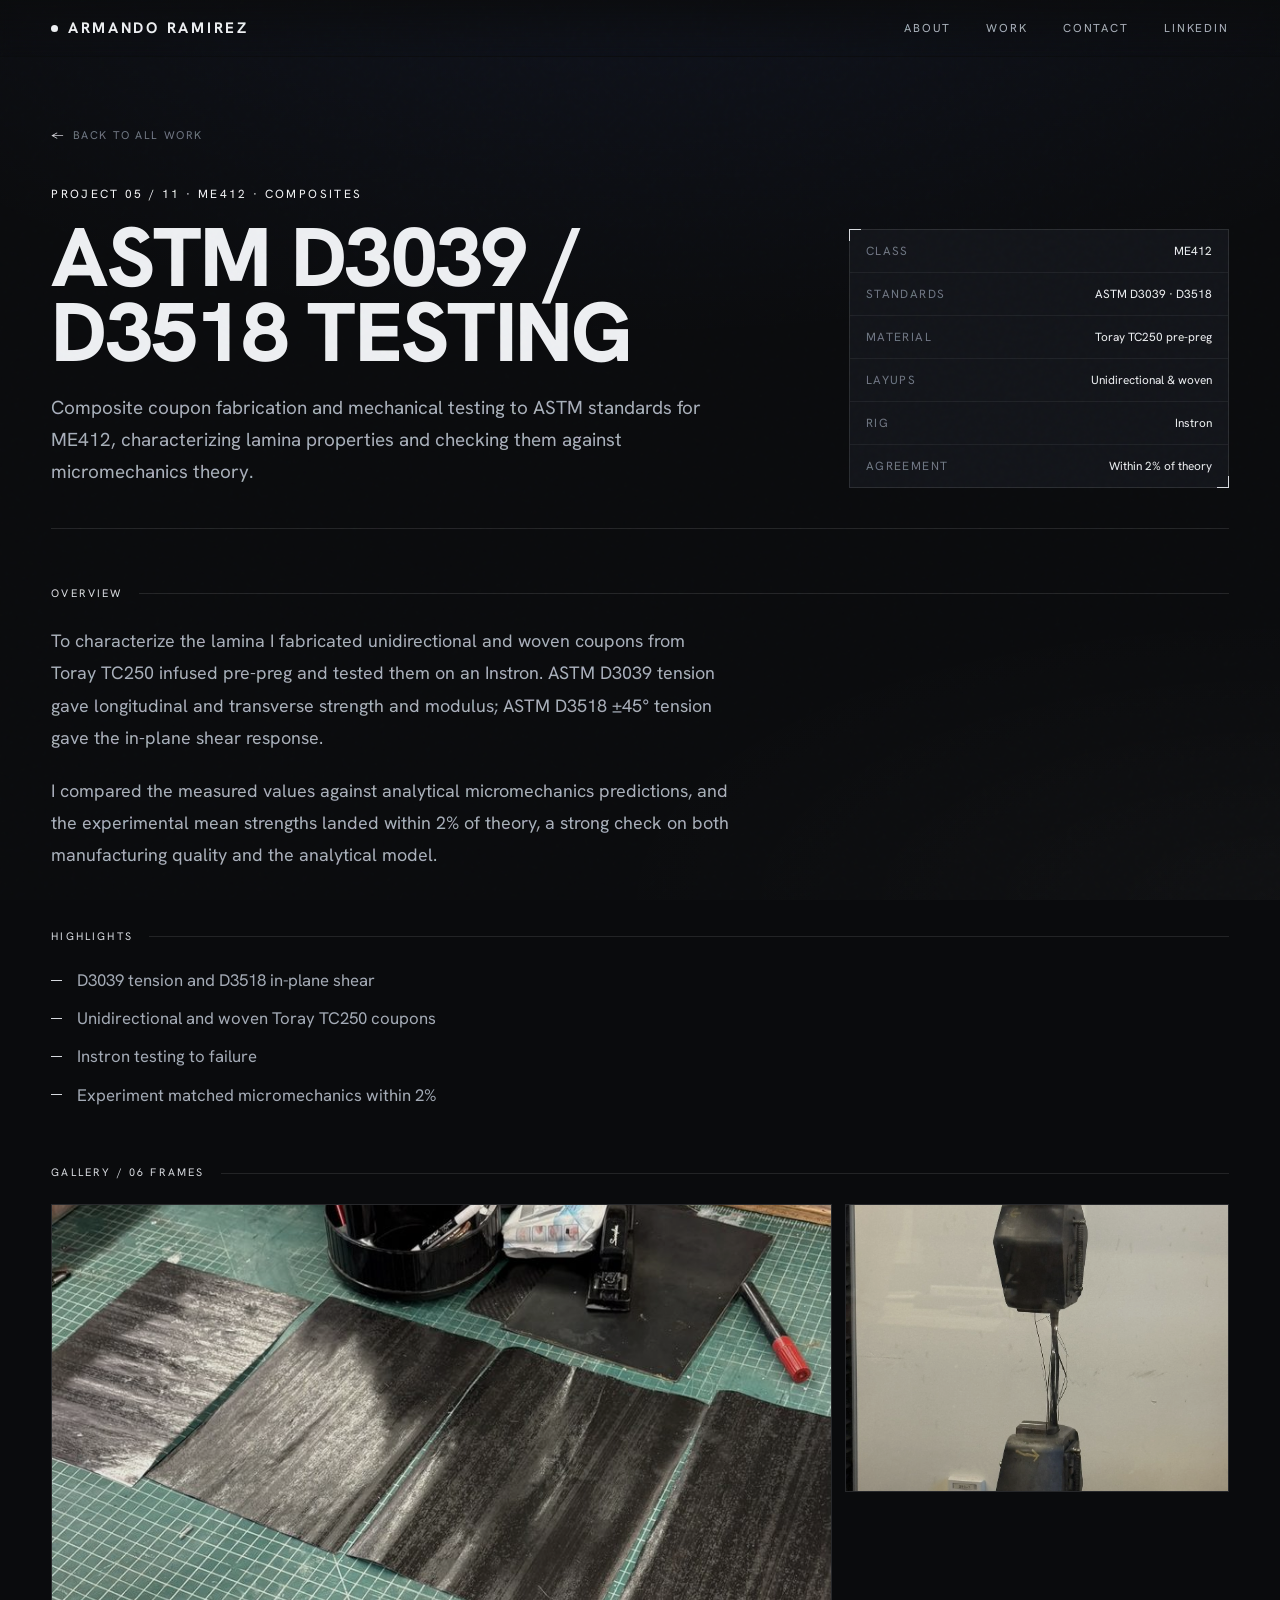
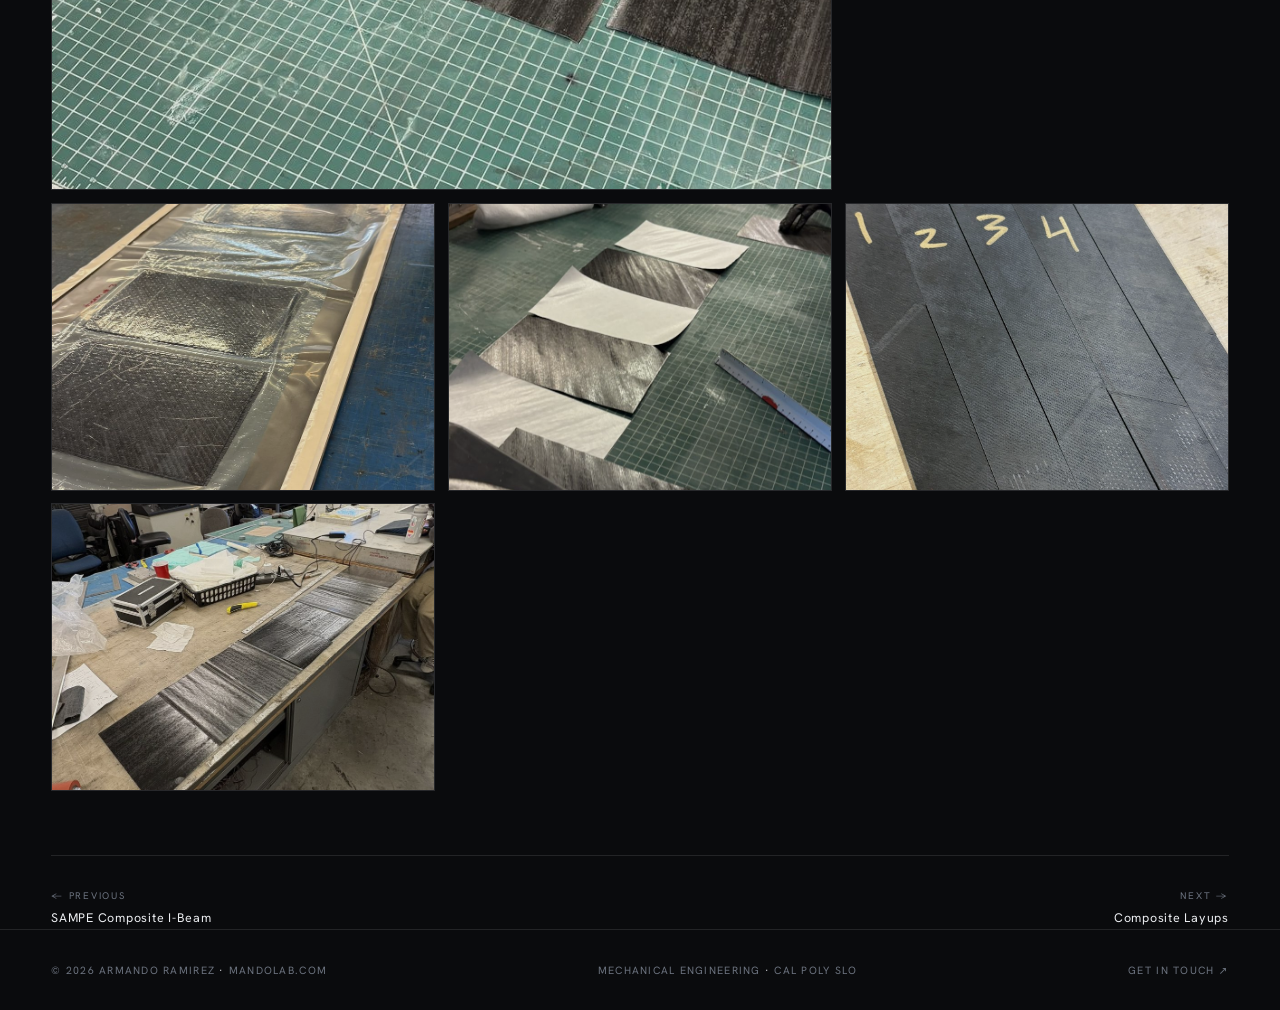
==== commit 62c76cf8: "Remove SLO clock from nav" ====
--- a/projects/astm-testing.html
+++ b/projects/astm-testing.html
@@ -14,7 +14,6 @@
 
   <nav class="nav">
     <a href="../index.html" class="nav-logo"><span class="dot"></span> ARMANDO RAMIREZ</a>
-    <span class="nav-readout" data-clock>SLO 00:00:00</span>
     <button class="nav-toggle" aria-label="Menu"><span></span><span></span><span></span></button>
     <div class="nav-links">
       <a href="../index.html#about">About</a>
--- a/css/style.css
+++ b/css/style.css
@@ -101,11 +101,9 @@
 .nav-links a:not(:last-child):hover::after {
   content: ''; position: absolute; left: 0; right: 0; bottom: -6px; height: 1px; background: var(--accent);
 }
-.nav-readout { font-family: var(--mono); font-size: 0.62rem; letter-spacing: 0.14em; color: var(--text-3); text-transform: uppercase; }
 .nav-toggle { display: none; }
 
 @media (max-width: 820px) {
-  .nav-readout { display: none; }
   .nav-links {
     position: fixed; inset: 0 0 0 auto; width: min(80vw, 340px);
     flex-direction: column; align-items: flex-start; gap: 1.6rem;
@@ -161,7 +159,7 @@
 
 .hero-strip {
   position: relative; z-index: 2; width: 100%;
-  display: grid; grid-template-columns: repeat(4, 1fr); gap: 1px;
+  display: grid; grid-template-columns: repeat(3, 1fr); gap: 1px;
   border-top: 1px solid var(--line); background: var(--line);
   animation: fade 1s 0.75s both;
 }
@@ -389,6 +387,28 @@
 .detail-prose li { position: relative; padding-left: 1.6rem; margin-bottom: 0.7rem; color: var(--text-2); font-size: 1.05rem; line-height: 1.6; }
 .detail-prose li::before { content: ''; position: absolute; left: 0; top: 0.75em; width: 11px; height: 1px; background: var(--accent); }
 
+/* role callout */
+.role-callout { border-left: 2px solid var(--text); background: var(--panel); padding: 1.1rem 1.3rem; margin-top: 2.2rem; max-width: 72ch; }
+.role-callout .rc-label { display: block; font-family: var(--mono); font-size: 0.6rem; letter-spacing: 0.22em; text-transform: uppercase; color: var(--accent); margin-bottom: 0.5rem; }
+.role-callout p { font-size: 1.05rem; line-height: 1.65; color: var(--text); margin: 0; }
+
+/* data tables */
+.dt-title { font-family: var(--mono); font-size: 0.7rem; letter-spacing: 0.06em; color: var(--text-2); margin: 1.6rem 0 0.6rem; }
+.datatable { width: 100%; border-collapse: collapse; font-family: var(--mono); font-size: 0.8rem; border: 1px solid var(--line); margin-bottom: 0.5rem; }
+.datatable th, .datatable td { padding: 0.6rem 0.9rem; border-bottom: 1px solid var(--line-2); text-align: left; }
+.datatable thead th { color: var(--text-3); text-transform: uppercase; letter-spacing: 0.1em; font-size: 0.62rem; border-bottom: 1px solid var(--line); }
+.datatable thead th:not(:first-child) { text-align: right; }
+.datatable tbody td:first-child { color: var(--text-2); }
+.datatable tbody td:not(:first-child) { color: var(--text); text-align: right; }
+.datatable tbody tr:last-child td { border-bottom: 0; }
+
+/* data figures */
+.datafig-grid { display: grid; grid-template-columns: repeat(2, 1fr); gap: 1rem; margin-top: 1.4rem; }
+.datafig { border: 1px solid var(--line); background: var(--panel); overflow: hidden; }
+.datafig img { width: 100%; height: auto; display: block; background: #fff; }
+.datafig figcaption { font-family: var(--mono); font-size: 0.66rem; letter-spacing: 0.02em; color: var(--text-2); padding: 0.6rem 0.8rem; border-top: 1px solid var(--line); }
+@media (max-width: 760px) { .datafig-grid { grid-template-columns: 1fr; } }
+
 .gallery { display: grid; grid-template-columns: repeat(3, 1fr); gap: 0.8rem; grid-auto-flow: dense; }
 .gallery figure { position: relative; overflow: hidden; border: 1px solid var(--line); background: var(--bg-2); cursor: zoom-in; aspect-ratio: 4/3; }
 .gallery figure.wide { grid-column: span 2; }
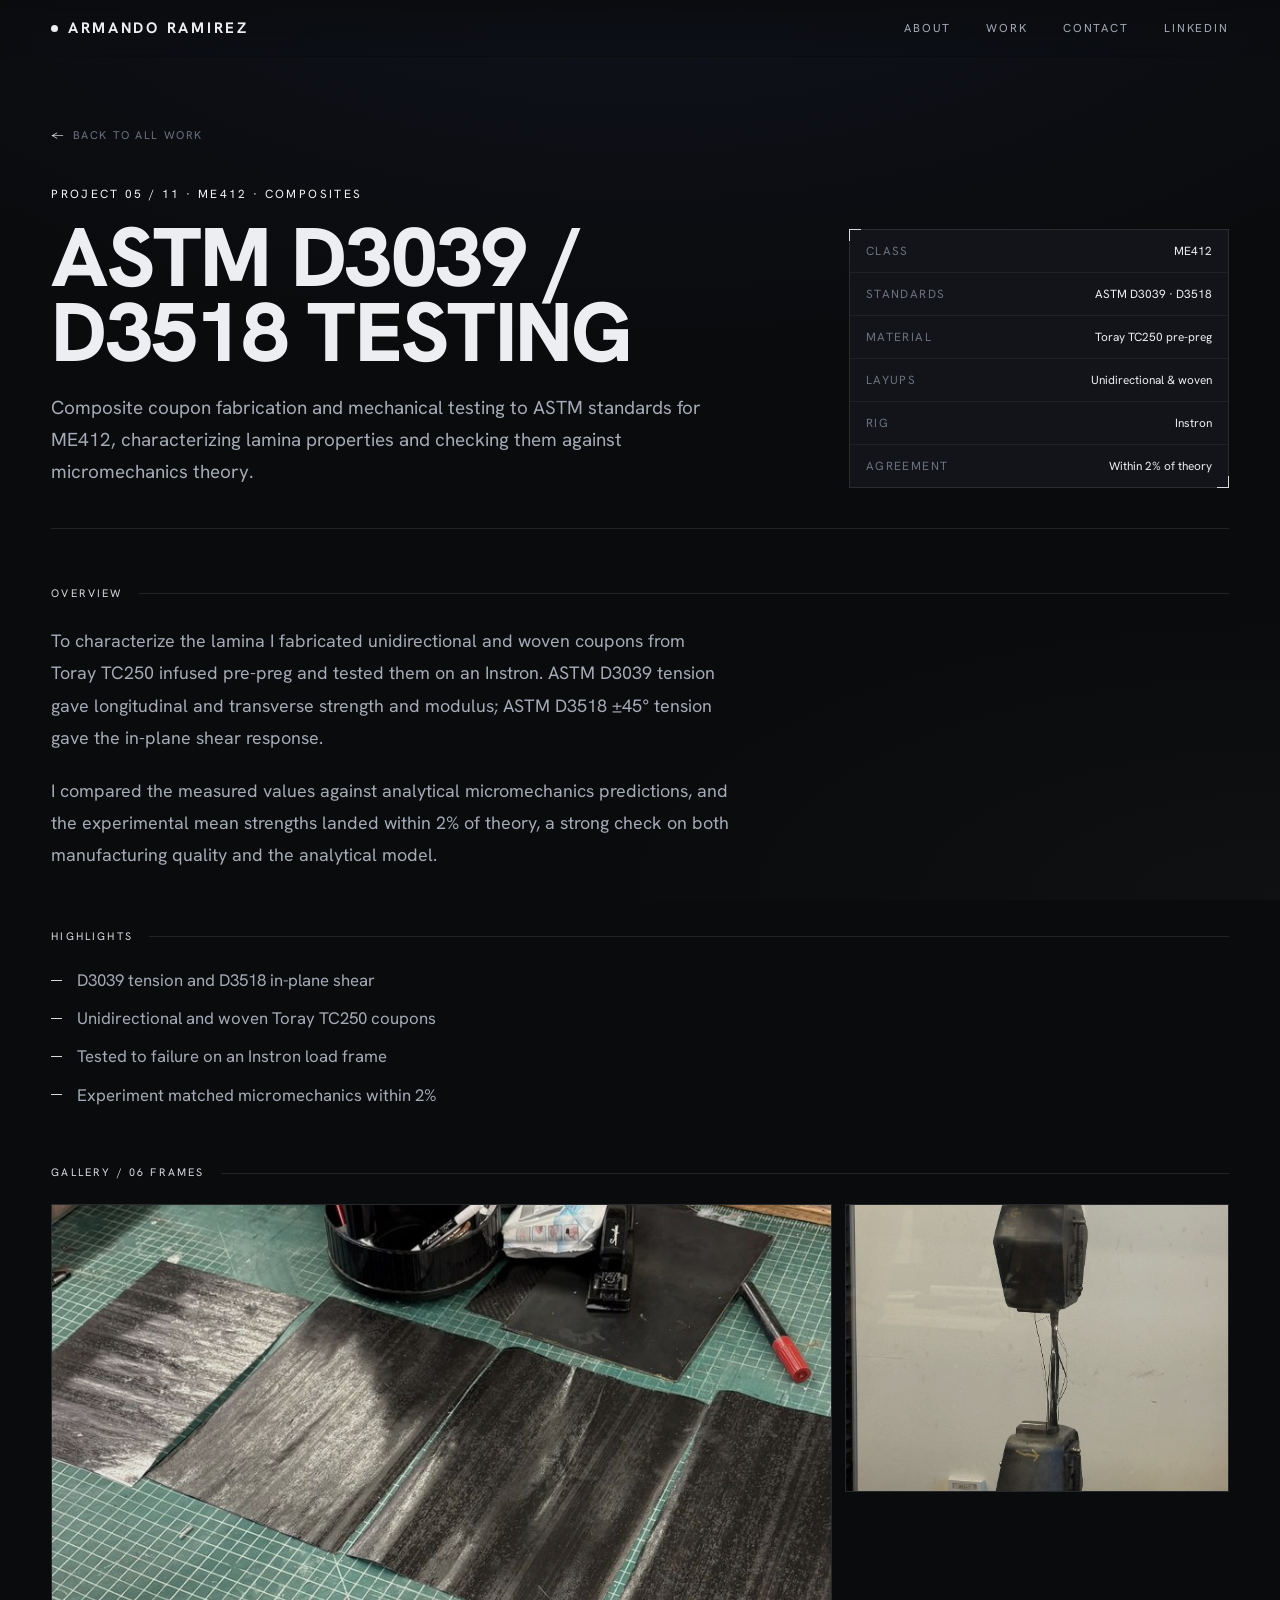
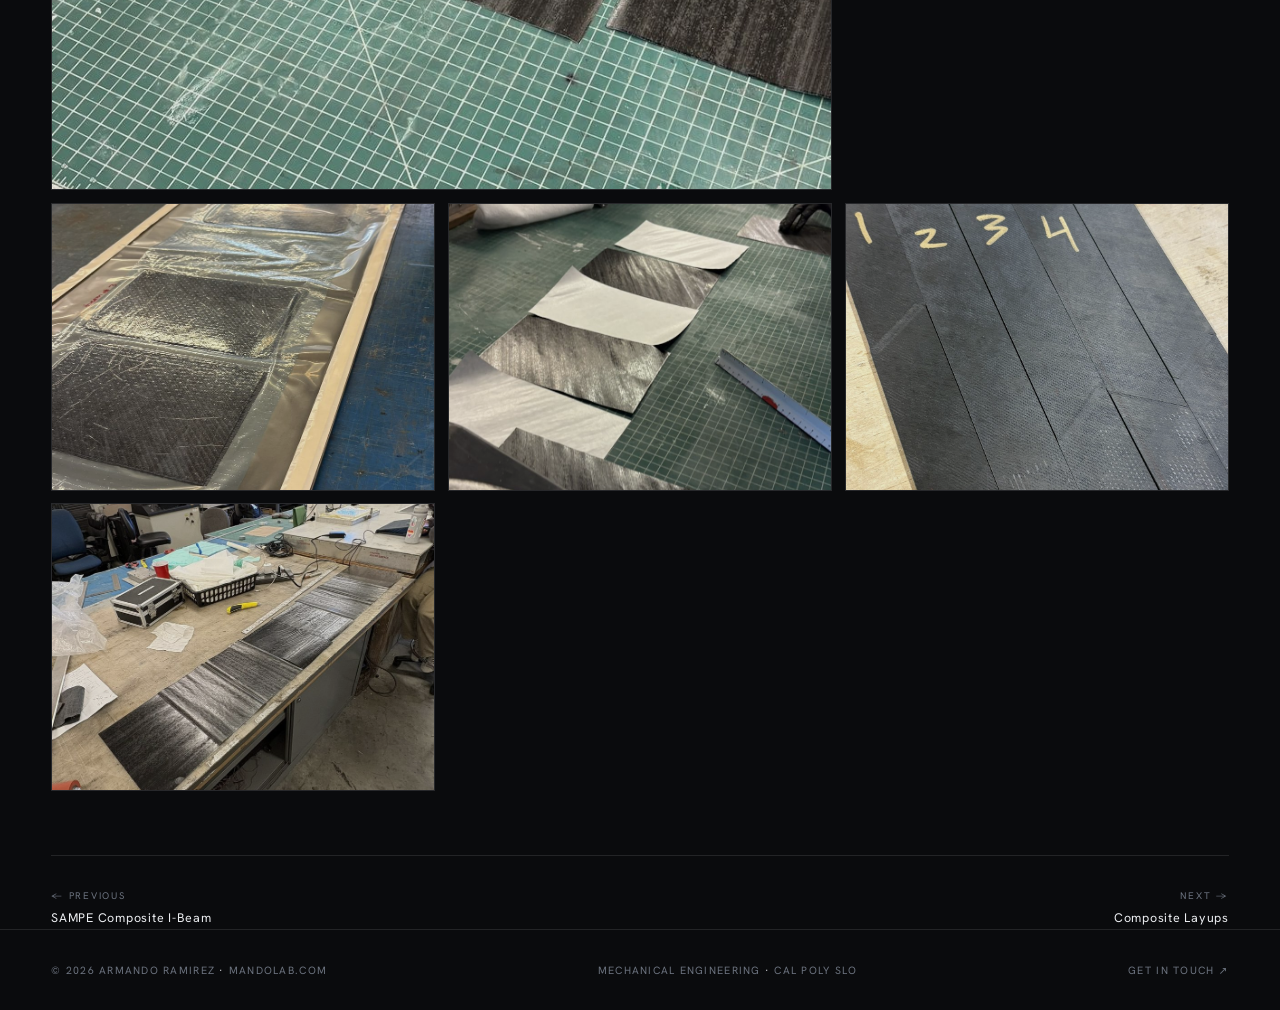
==== commit a300b1d9: "Fix technical wording: Instron is a machine not a test/standard; modal was a vibration test not shak" ====
--- a/projects/astm-testing.html
+++ b/projects/astm-testing.html
@@ -53,7 +53,7 @@
       <ul>
         <li>D3039 tension and D3518 in-plane shear</li>
         <li>Unidirectional and woven Toray TC250 coupons</li>
-        <li>Instron testing to failure</li>
+        <li>Tested to failure on an Instron load frame</li>
         <li>Experiment matched micromechanics within 2%</li>
       </ul>
     </div>
--- a/css/style.css
+++ b/css/style.css
@@ -44,10 +44,10 @@
   overflow-x: hidden;
 }
 
-/* faint film grain */
-body::before {
+/* faint film grain — hero only */
+.hero::after {
   content: '';
-  position: fixed; inset: 0; z-index: 300; pointer-events: none;
+  position: absolute; inset: 0; z-index: 4; pointer-events: none;
   opacity: 0.35; mix-blend-mode: overlay;
   background-image: url("data:image/svg+xml,%3Csvg viewBox='0 0 200 200' xmlns='http://www.w3.org/2000/svg'%3E%3Cfilter id='n'%3E%3CfeTurbulence type='fractalNoise' baseFrequency='0.8' numOctaves='3' stitchTiles='stitch'/%3E%3C/filter%3E%3Crect width='100%25' height='100%25' filter='url(%23n)' opacity='0.6'/%3E%3C/svg%3E");
 }
@@ -128,12 +128,11 @@
    ====================================================================== */
 .hero { position: relative; min-height: 100svh; display: flex; flex-direction: column; justify-content: flex-end; overflow: hidden; }
 .hero-media { position: absolute; inset: 0; z-index: 0; }
-.hero-media img {
+.hero-media img,
+.hero-media video {
   width: 100%; height: 100%; object-fit: cover;
   filter: brightness(0.5) contrast(1.05) saturate(0.85);
-  transform: scale(1.08); animation: heroZoom 24s ease-out forwards;
-}
-@keyframes heroZoom { to { transform: scale(1); } }
+}
 .hero-scrim {
   position: absolute; inset: 0; z-index: 1;
   background:
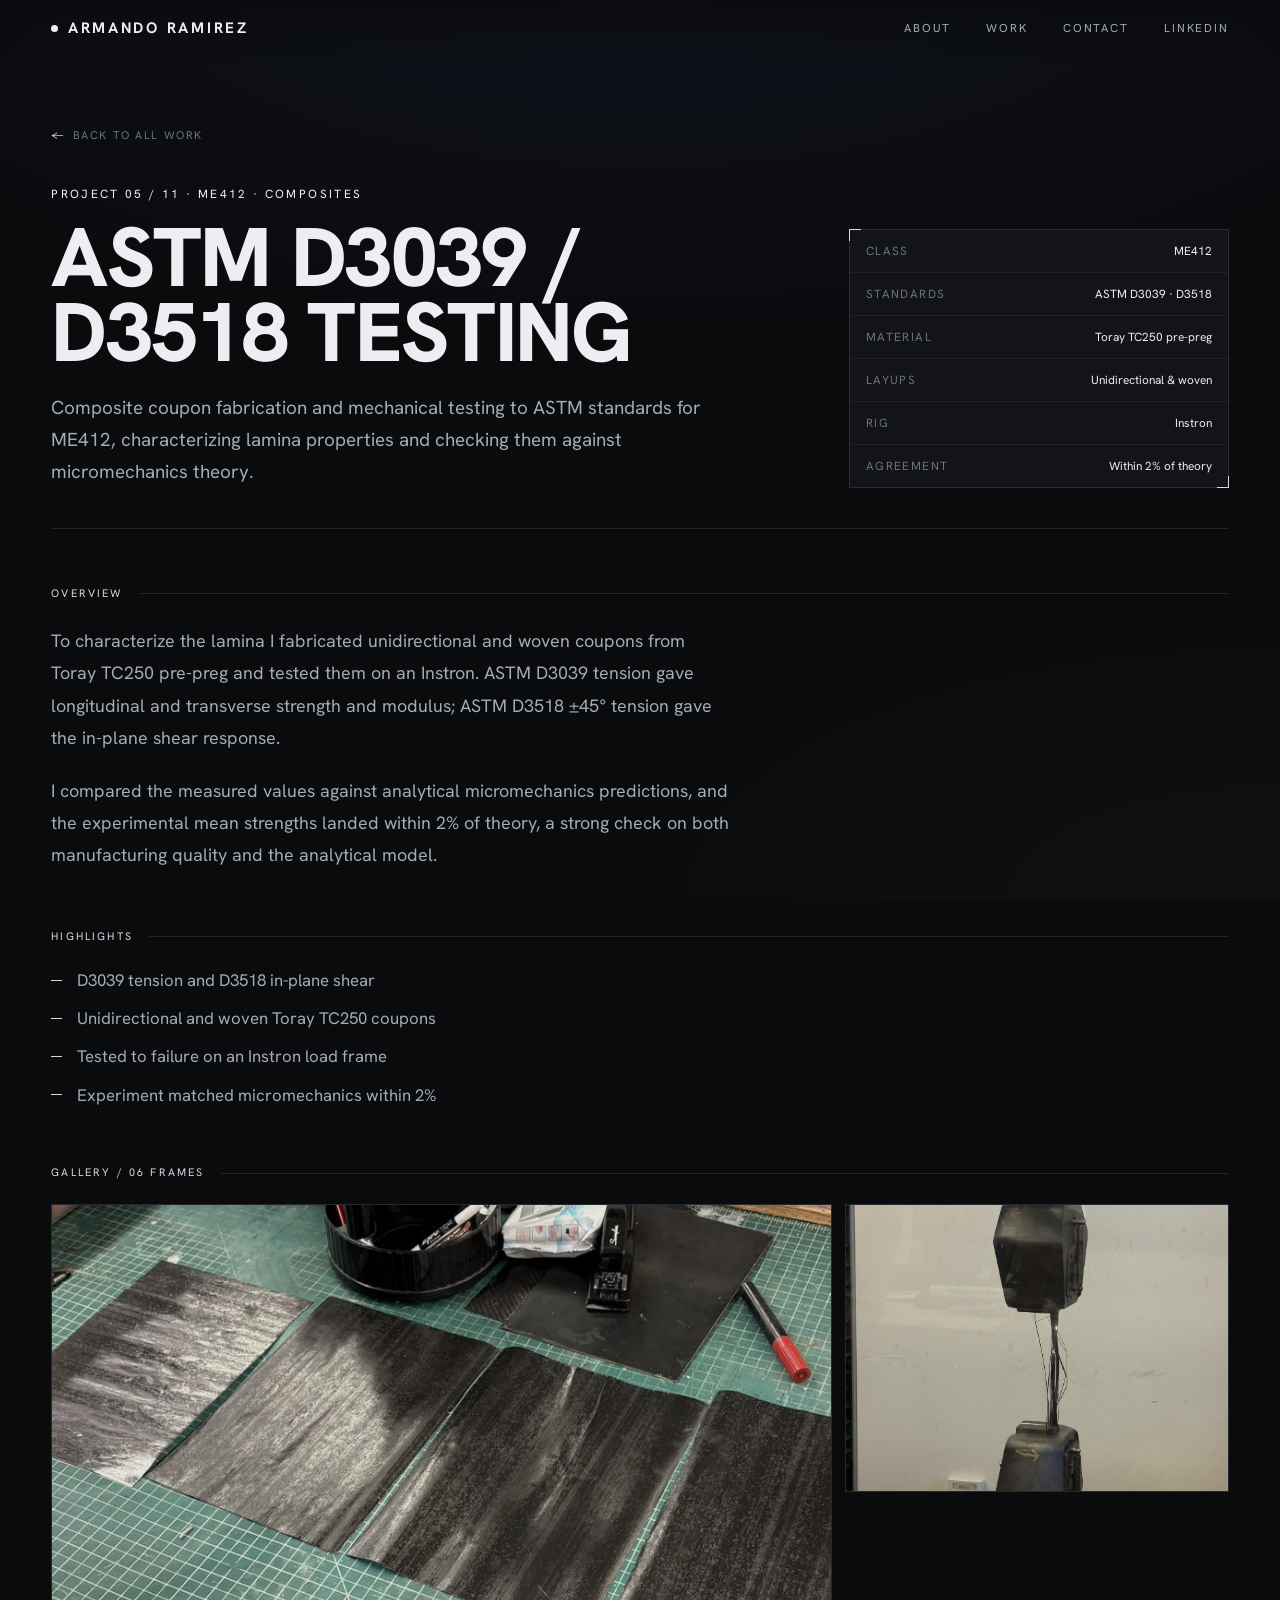
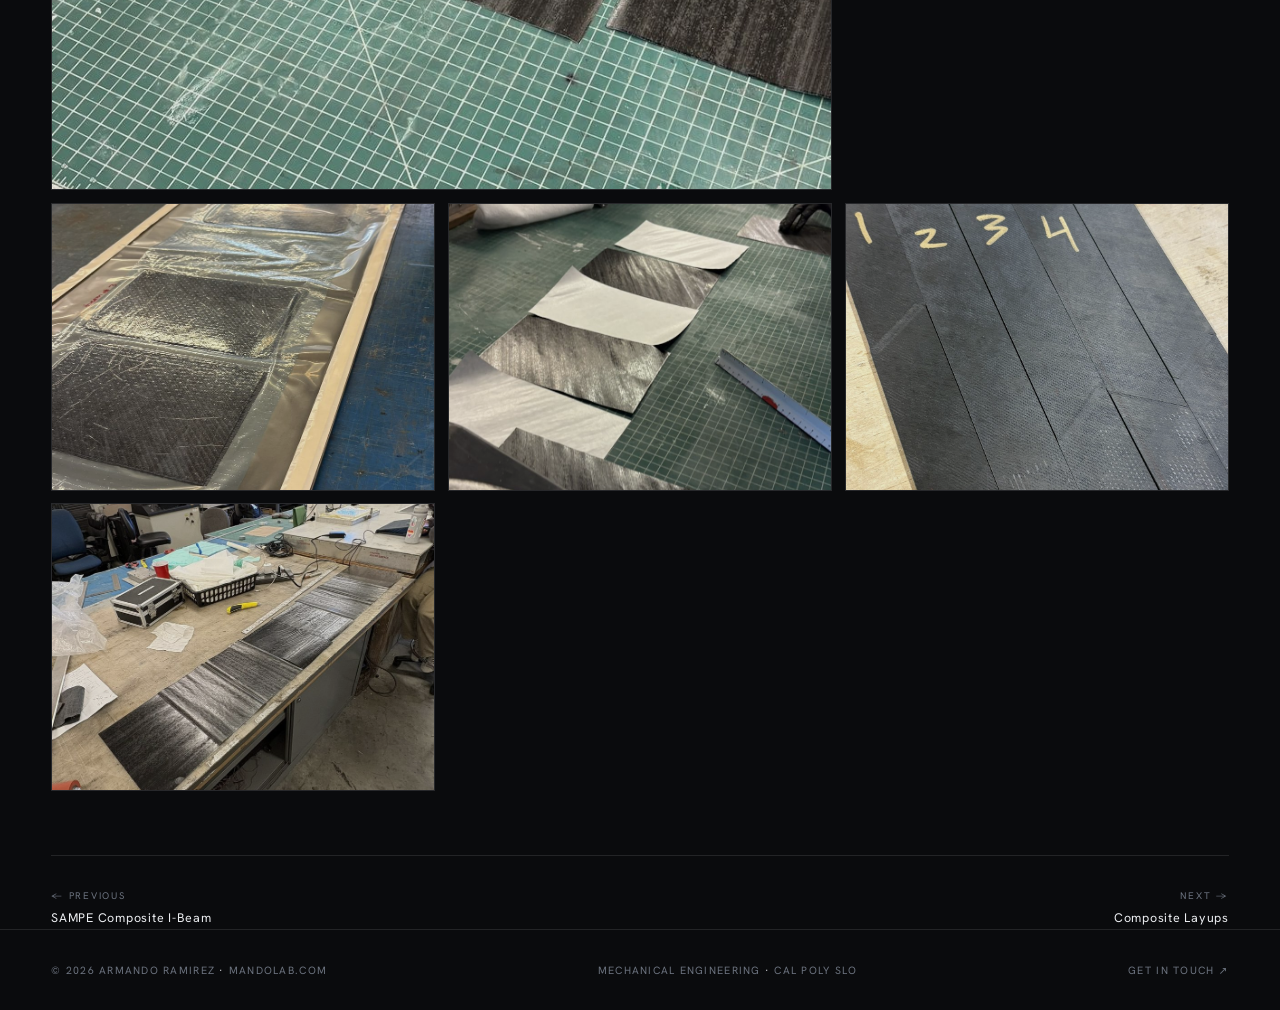
==== commit c1665e97: "Accuracy pass: fix 3DPAC narrative contradiction, add My Role callouts, correct materials wording - " ====
--- a/projects/astm-testing.html
+++ b/projects/astm-testing.html
@@ -44,7 +44,7 @@
 
     <div class="detail-section-label">Overview</div>
     <div class="detail-prose">
-        <p>To characterize the lamina I fabricated unidirectional and woven coupons from Toray TC250 infused pre-preg and tested them on an Instron. ASTM D3039 tension gave longitudinal and transverse strength and modulus; ASTM D3518 ±45° tension gave the in-plane shear response.</p>
+        <p>To characterize the lamina I fabricated unidirectional and woven coupons from Toray TC250 pre-preg and tested them on an Instron. ASTM D3039 tension gave longitudinal and transverse strength and modulus; ASTM D3518 ±45° tension gave the in-plane shear response.</p>
         <p>I compared the measured values against analytical micromechanics predictions, and the experimental mean strengths landed within 2% of theory, a strong check on both manufacturing quality and the analytical model.</p>
     </div>
 
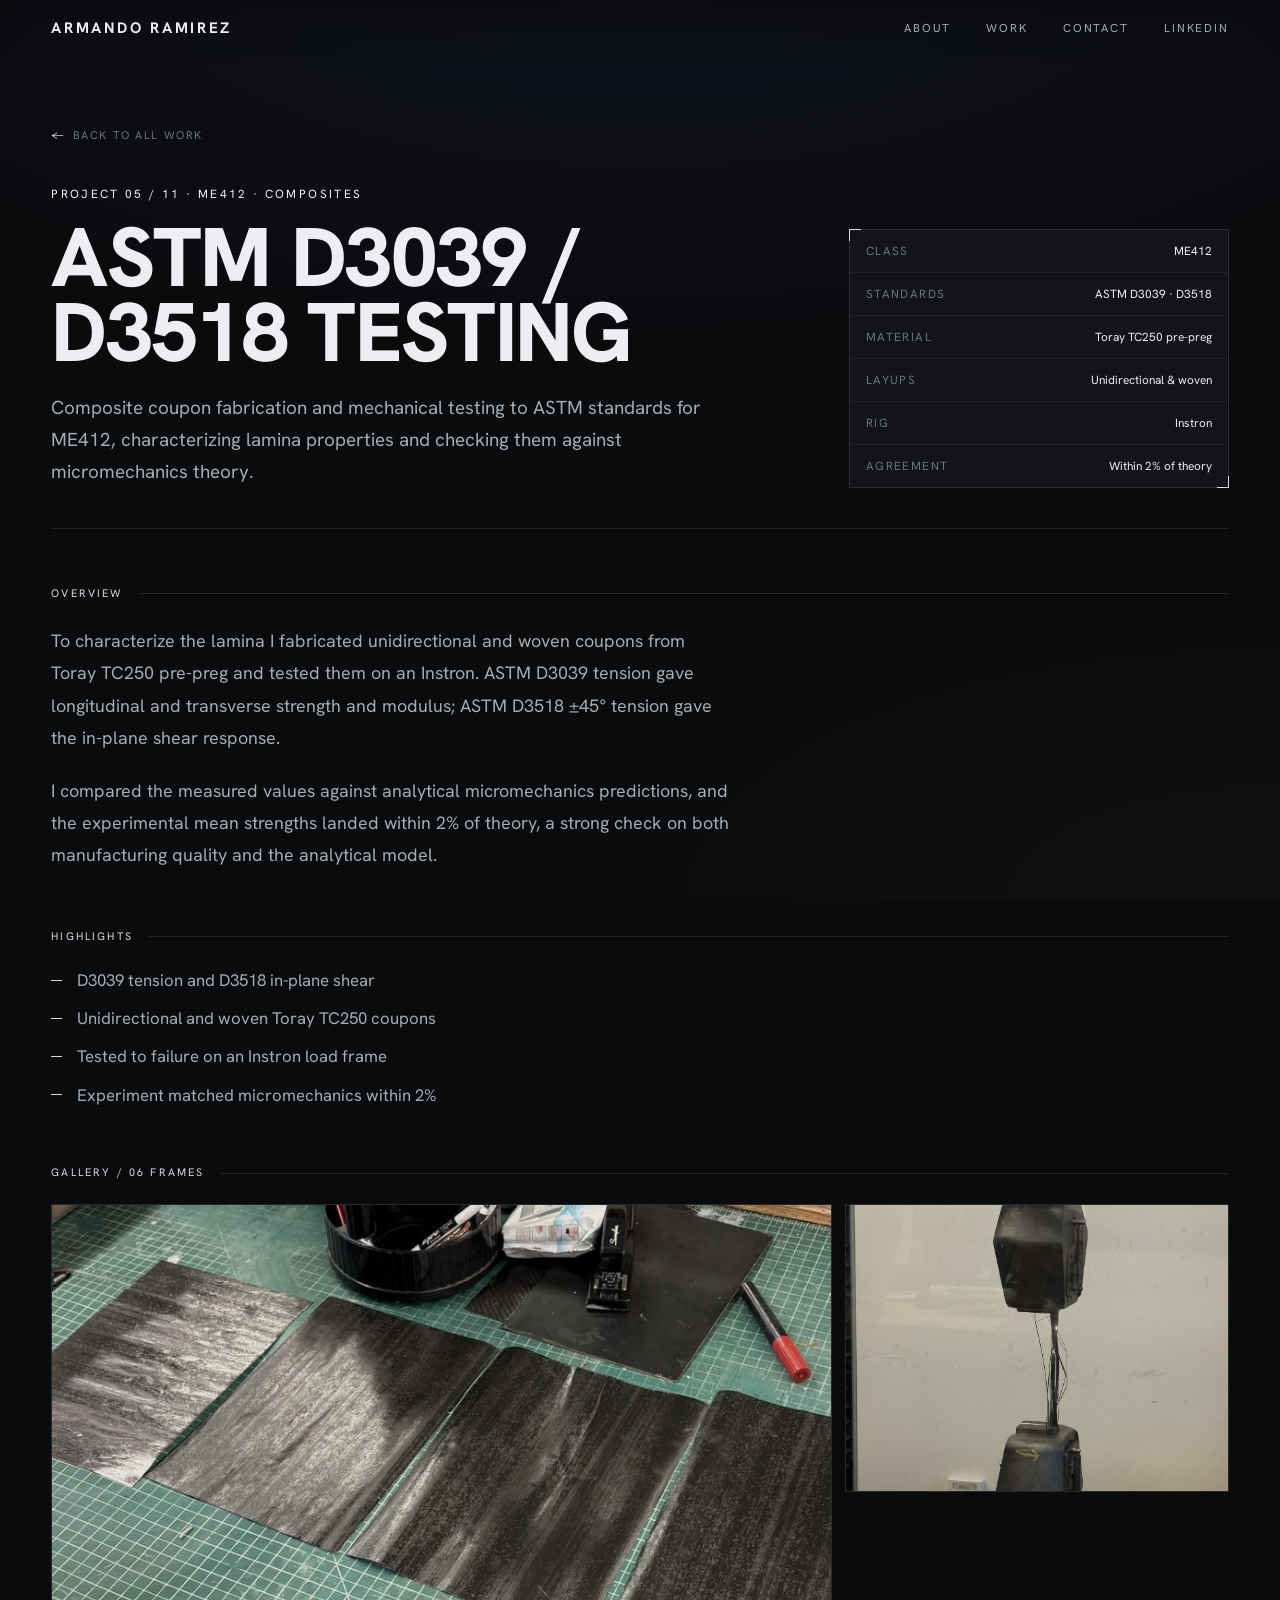
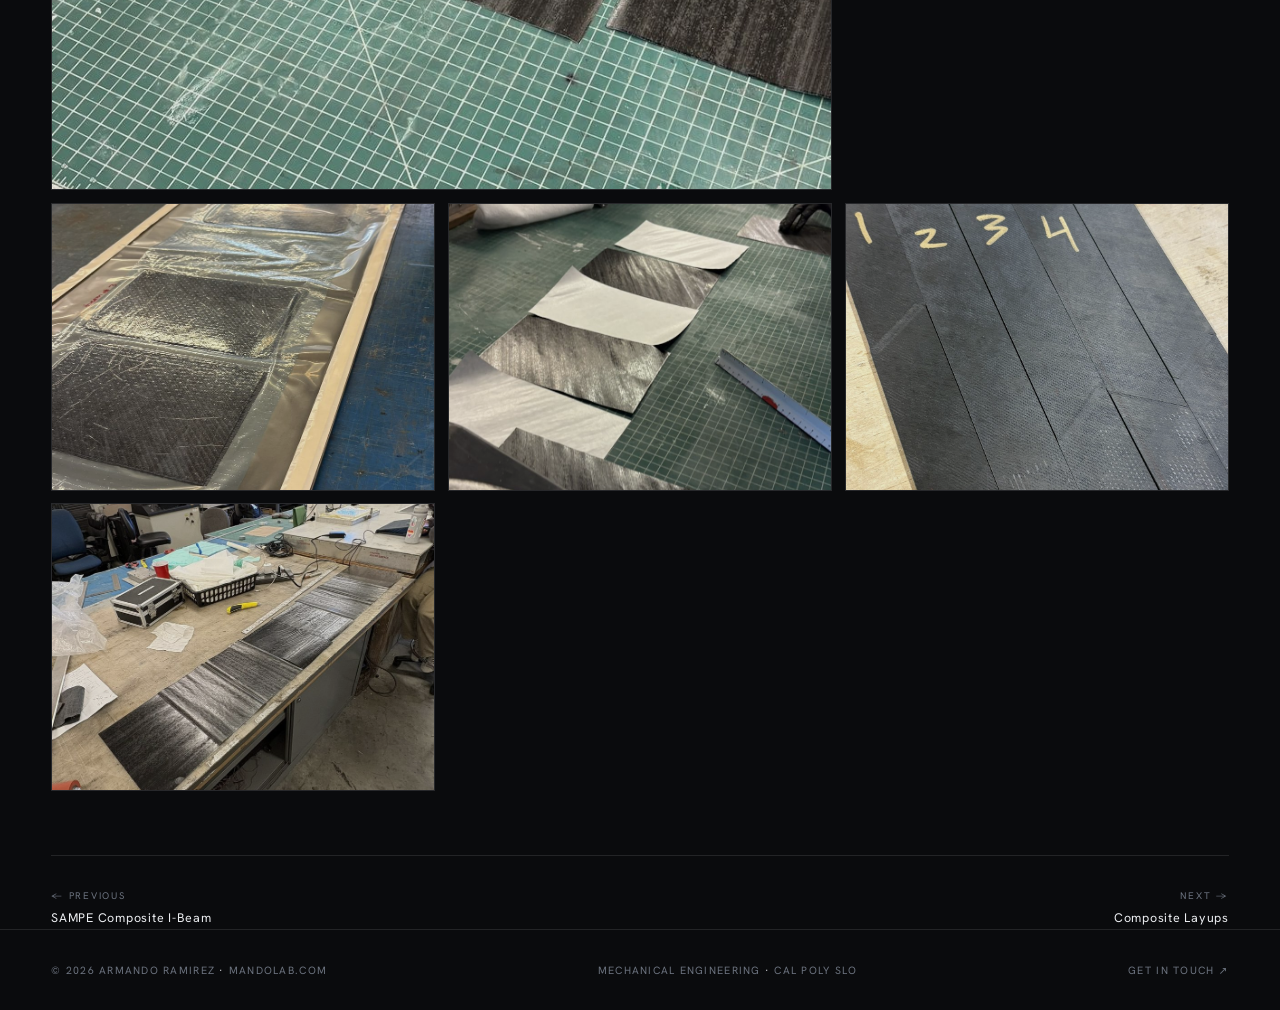
==== commit af0fc0b5: "Remove dot marker from nav logo across all pages Co-Authored-By: Claude Fable 5 <noreply@anthropic.c" ====
--- a/projects/astm-testing.html
+++ b/projects/astm-testing.html
@@ -13,7 +13,7 @@
 <body>
 
   <nav class="nav">
-    <a href="../index.html" class="nav-logo"><span class="dot"></span> ARMANDO RAMIREZ</a>
+    <a href="../index.html" class="nav-logo">ARMANDO RAMIREZ</a>
     <button class="nav-toggle" aria-label="Menu"><span></span><span></span><span></span></button>
     <div class="nav-links">
       <a href="../index.html#about">About</a>
--- a/css/style.css
+++ b/css/style.css
@@ -90,7 +90,6 @@
   font-size: 0.95rem; letter-spacing: 0.18em; text-transform: uppercase;
   display: flex; align-items: center; gap: 0.6rem; color: var(--text);
 }
-.nav-logo .dot { width: 7px; height: 7px; background: var(--text); border-radius: 50%; }
 .nav-links { display: flex; gap: 2.2rem; align-items: center; }
 .nav-links a {
   font-family: var(--mono); font-size: 0.72rem;
